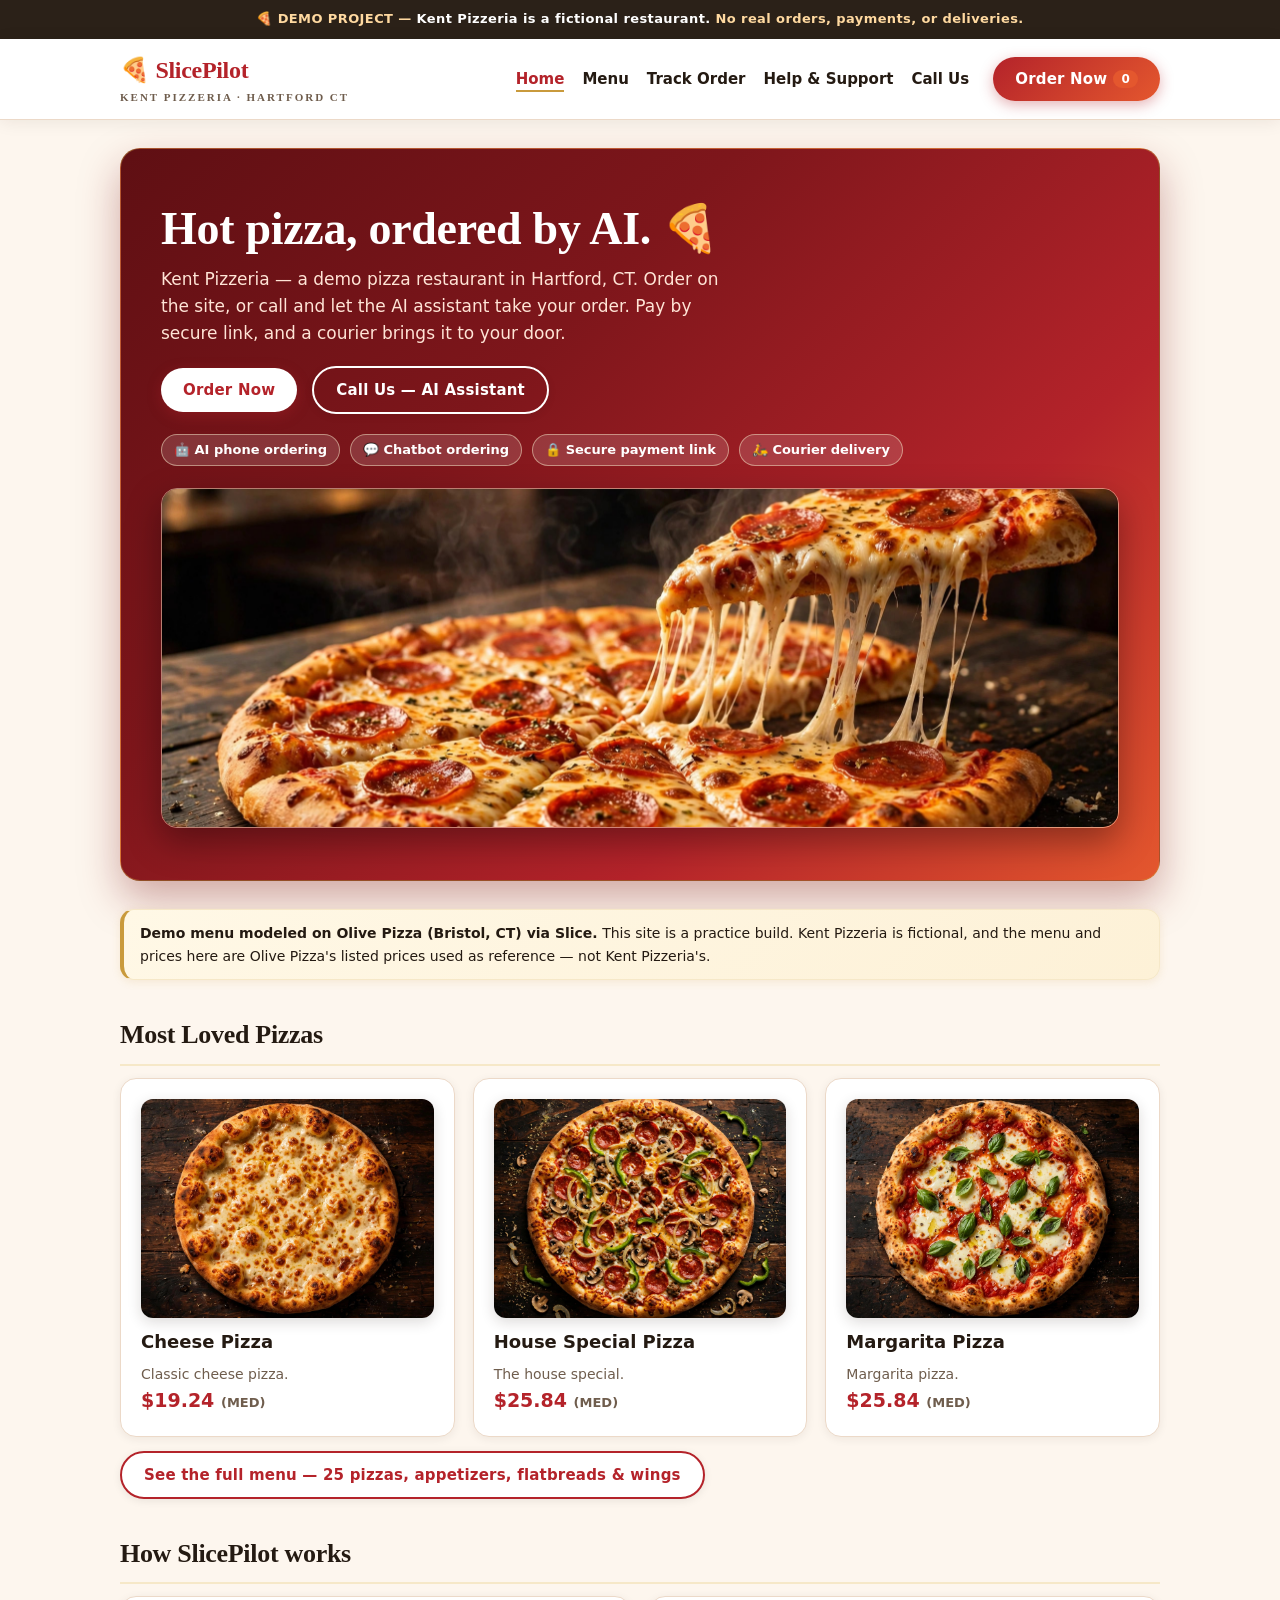
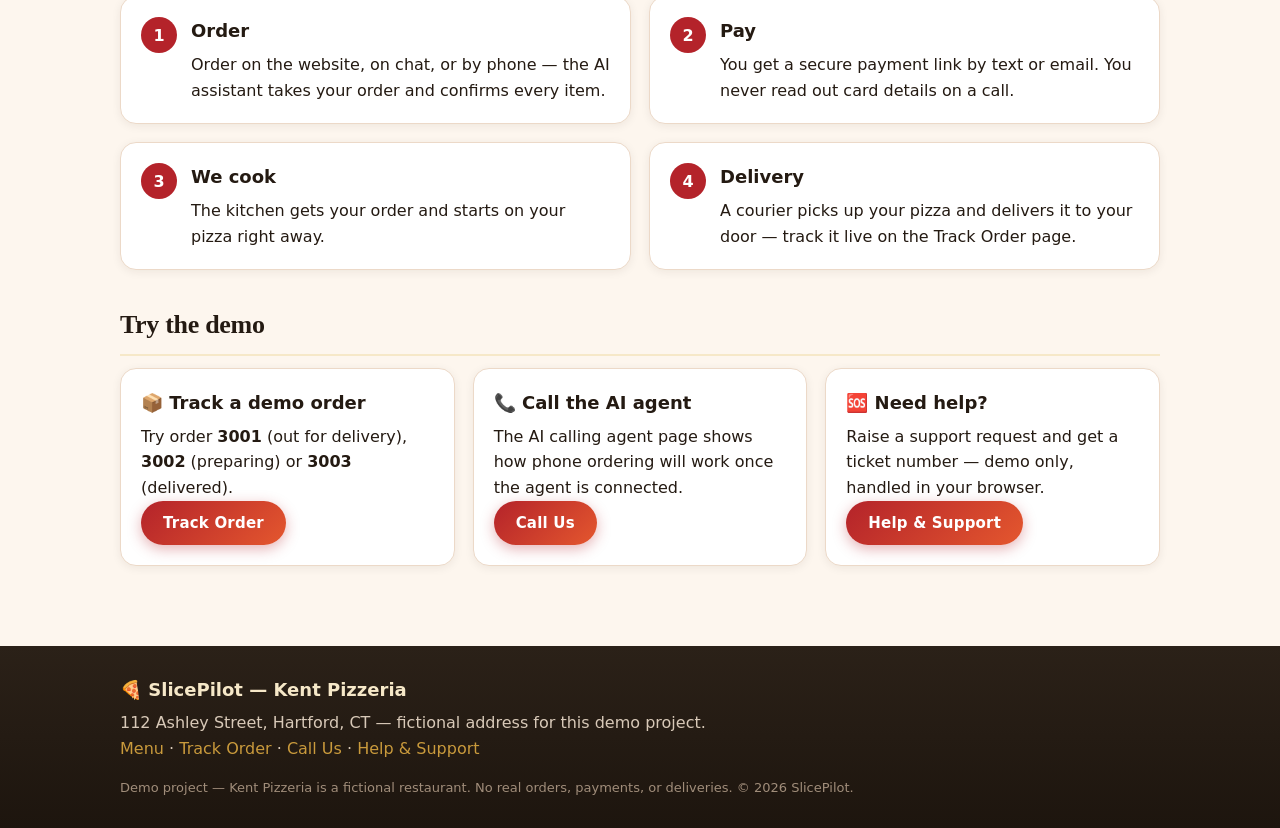
==== index.html @ 83c1e0ca "SlicePilot website: premium pizza site with Olive Pizza menu and HD photos - Home, menu, call, help," ====
<!DOCTYPE html>
<html lang="en">
<head>
<meta charset="UTF-8">
<meta name="viewport" content="width=device-width, initial-scale=1.0">
<title>SlicePilot — Kent Pizzeria | AI Pizza Delivery, Hartford CT (Demo)</title>
<link rel="stylesheet" href="style.css">
</head>
<body>
<div class="demo-banner">🍕 DEMO PROJECT — <span>Kent Pizzeria is a fictional restaurant.</span> No real orders, payments, or deliveries.</div>

<header>
  <nav class="nav">
    <a class="logo" href="index.html">🍕 SlicePilot<small>Kent Pizzeria · Hartford CT</small></a>
    <ul class="nav-links">
      <li><a href="index.html">Home</a></li>
      <li><a href="menu.html">Menu</a></li>
      <li><a href="track-order.html">Track Order</a></li>
      <li><a href="help.html">Help &amp; Support</a></li>
      <li><a href="call.html">Call Us</a></li>
    </ul>
    <a class="btn" href="menu.html">Order Now<span class="cart-badge" id="cartCount">0</span></a>
  </nav>
</header>

<main class="container">
  <section class="hero">
    <h1>Hot pizza, ordered by AI. 🍕</h1>
    <p>Kent Pizzeria — a demo pizza restaurant in Hartford, CT. Order on the site, or call and let the AI assistant take your order. Pay by secure link, and a courier brings it to your door.</p>
    <a class="btn" href="menu.html">Order Now</a>
    <a class="btn secondary" href="call.html">Call Us — AI Assistant</a>
    <div class="hero-badges">
      <span>🤖 AI phone ordering</span>
      <span>💬 Chatbot ordering</span>
      <span>🔒 Secure payment link</span>
      <span>🛵 Courier delivery</span>
    </div>
    <img class="hero-img" src="assets/hero-pizza.jpg" alt="Fresh pepperoni pizza with a melted cheese pull">
  </section>

  <div class="section-note">
    <strong>Demo menu modeled on Olive Pizza (Bristol, CT) via Slice.</strong> This site is a practice build. Kent Pizzeria is fictional, and the menu and prices here are Olive Pizza's listed prices used as reference — not Kent Pizzeria's.
  </div>

  <h2>Most Loved Pizzas</h2>
  <div class="grid cols-3">
    <div class="card">
      <img class="card-img" src="assets/pizza-cheese.jpg" alt="Cheese Pizza">
      <h3>Cheese Pizza</h3>
      <p class="menu-desc">Classic cheese pizza.</p>
      <span class="menu-price">$19.24 <small>(MED)</small></span>
    </div>
    <div class="card">
      <img class="card-img" src="assets/pizza-house-special.jpg" alt="House Special Pizza">
      <h3>House Special Pizza</h3>
      <p class="menu-desc">The house special.</p>
      <span class="menu-price">$25.84 <small>(MED)</small></span>
    </div>
    <div class="card">
      <img class="card-img" src="assets/pizza-margarita.jpg" alt="Margarita Pizza">
      <h3>Margarita Pizza</h3>
      <p class="menu-desc">Margarita pizza.</p>
      <span class="menu-price">$25.84 <small>(MED)</small></span>
    </div>
  </div>
  <p style="margin-top: 14px;"><a class="btn secondary" href="menu.html">See the full menu — 25 pizzas, appetizers, flatbreads &amp; wings</a></p>

  <h2>How SlicePilot works</h2>
  <div class="grid cols-2 steps">
    <div class="card step"><span class="step-num">1</span><div><h3>Order</h3><p>Order on the website, on chat, or by phone — the AI assistant takes your order and confirms every item.</p></div></div>
    <div class="card step"><span class="step-num">2</span><div><h3>Pay</h3><p>You get a secure payment link by text or email. You never read out card details on a call.</p></div></div>
    <div class="card step"><span class="step-num">3</span><div><h3>We cook</h3><p>The kitchen gets your order and starts on your pizza right away.</p></div></div>
    <div class="card step"><span class="step-num">4</span><div><h3>Delivery</h3><p>A courier picks up your pizza and delivers it to your door — track it live on the Track Order page.</p></div></div>
  </div>

  <h2>Try the demo</h2>
  <div class="grid cols-3">
    <div class="card">
      <h3>📦 Track a demo order</h3>
      <p>Try order <strong>3001</strong> (out for delivery), <strong>3002</strong> (preparing) or <strong>3003</strong> (delivered).</p>
      <p><a class="btn" href="track-order.html">Track Order</a></p>
    </div>
    <div class="card">
      <h3>📞 Call the AI agent</h3>
      <p>The AI calling agent page shows how phone ordering will work once the agent is connected.</p>
      <p><a class="btn" href="call.html">Call Us</a></p>
    </div>
    <div class="card">
      <h3>🆘 Need help?</h3>
      <p>Raise a support request and get a ticket number — demo only, handled in your browser.</p>
      <p><a class="btn" href="help.html">Help &amp; Support</a></p>
    </div>
  </div>
</main>

<footer>
  <div class="container">
    <h3>🍕 SlicePilot — Kent Pizzeria</h3>
    <p>112 Ashley Street, Hartford, CT — fictional address for this demo project.</p>
    <p><a href="menu.html">Menu</a> · <a href="track-order.html">Track Order</a> · <a href="call.html">Call Us</a> · <a href="help.html">Help &amp; Support</a></p>
    <p class="fineprint">Demo project — Kent Pizzeria is a fictional restaurant. No real orders, payments, or deliveries. © 2026 SlicePilot.</p>
  </div>
</footer>

<script src="menu.js"></script>
<script src="script.js"></script>
</body>
</html>
---- style.css ----
/* ==========================================
   SlicePilot — Kent Pizzeria (Demo)
   Shared styles — static site, no frameworks
   ========================================== */

:root {
    --red: #c1272d;
    --red-dark: #8f1b20;
    --tomato: #e4572e;
    --gold: #f4a259;
    --cream: #fff8f0;
    --paper: #ffffff;
    --ink: #2b2118;
    --muted: #7a6a5c;
    --line: #ecd9c8;
    --green: #2e7d32;
    --radius: 14px;
}

* { box-sizing: border-box; margin: 0; padding: 0; }

body {
    font-family: "Segoe UI", system-ui, -apple-system, Arial, sans-serif;
    background: var(--cream);
    color: var(--ink);
    line-height: 1.6;
}

a { color: var(--red); text-decoration: none; }
a:hover { text-decoration: underline; }

img { max-width: 100%; display: block; }

/* ---------- Demo banner (every page) ---------- */
.demo-banner {
    background: #2b2118;
    color: #ffd9a0;
    text-align: center;
    font-size: 13px;
    font-weight: 600;
    padding: 8px 14px;
    letter-spacing: 0.2px;
}
.demo-banner span { color: #fff; }

/* ---------- Header / nav ---------- */
header {
    background: var(--paper);
    border-bottom: 1px solid var(--line);
    position: sticky;
    top: 0;
    z-index: 50;
}
.nav {
    max-width: 1080px;
    margin: 0 auto;
    padding: 12px 20px;
    display: flex;
    align-items: center;
    gap: 24px;
    flex-wrap: wrap;
}
.logo {
    font-size: 24px;
    font-weight: 800;
    color: var(--red);
    letter-spacing: -0.5px;
}
.logo small {
    display: block;
    font-size: 11px;
    font-weight: 600;
    color: var(--muted);
    letter-spacing: 2px;
    text-transform: uppercase;
}
.nav-links {
    display: flex;
    gap: 18px;
    list-style: none;
    margin-left: auto;
    flex-wrap: wrap;
}
.nav-links a { color: var(--ink); font-weight: 600; font-size: 15px; }
.nav-links a.active { color: var(--red); }

.btn {
    display: inline-block;
    background: var(--red);
    color: #fff;
    border: none;
    border-radius: 999px;
    padding: 10px 22px;
    font-size: 15px;
    font-weight: 700;
    cursor: pointer;
    text-align: center;
}
.btn:hover { background: var(--red-dark); text-decoration: none; }
.btn.secondary {
    background: #fff;
    color: var(--red);
    border: 2px solid var(--red);
}
.btn.secondary:hover { background: #fdeceb; }
.btn.ghost {
    background: transparent;
    color: var(--ink);
    border: 2px solid var(--line);
}
.btn:disabled {
    background: #cbb9a8;
    cursor: not-allowed;
}
.cart-badge {
    background: var(--tomato);
    color: #fff;
    border-radius: 999px;
    font-size: 12px;
    padding: 2px 8px;
    margin-left: 6px;
    vertical-align: middle;
}

/* ---------- Layout ---------- */
.container { max-width: 1080px; margin: 0 auto; padding: 28px 20px 60px; }
h1 { font-size: 34px; line-height: 1.2; margin-bottom: 10px; }
h2 { font-size: 24px; margin: 34px 0 12px; }
h3 { font-size: 18px; margin-bottom: 6px; }
.lead { font-size: 17px; color: var(--muted); max-width: 640px; }
.section-note {
    background: #fff3e0;
    border: 1px solid #ffd9a0;
    border-radius: var(--radius);
    padding: 12px 16px;
    font-size: 14px;
    margin: 16px 0;
}
.card {
    background: var(--paper);
    border: 1px solid var(--line);
    border-radius: var(--radius);
    padding: 20px;
}
.grid { display: grid; gap: 18px; }
.grid.cols-3 { grid-template-columns: repeat(3, 1fr); }
.grid.cols-2 { grid-template-columns: repeat(2, 1fr); }
@media (max-width: 720px) {
    .grid.cols-3, .grid.cols-2 { grid-template-columns: 1fr; }
    h1 { font-size: 27px; }
}

/* ---------- Hero (home) ---------- */
.hero {
    background: linear-gradient(135deg, var(--red-dark), var(--red) 55%, var(--tomato));
    color: #fff;
    border-radius: 20px;
    padding: 44px 34px;
    margin-bottom: 28px;
}
.hero h1 { color: #fff; font-size: 40px; }
.hero p { color: #ffe4d6; max-width: 560px; font-size: 17px; }
.hero .btn { background: #fff; color: var(--red); margin-top: 18px; }
.hero .btn.secondary {
    background: transparent;
    color: #fff;
    border-color: #fff;
    margin-left: 10px;
}
.hero-badges { margin-top: 20px; display: flex; gap: 10px; flex-wrap: wrap; }
.hero-badges span {
    background: rgba(255, 255, 255, 0.16);
    border: 1px solid rgba(255, 255, 255, 0.35);
    border-radius: 999px;
    padding: 5px 12px;
    font-size: 13px;
    font-weight: 600;
}

.steps { counter-reset: step; }
.step { display: flex; gap: 14px; align-items: flex-start; }
.step-num {
    flex: 0 0 36px;
    height: 36px;
    border-radius: 50%;
    background: var(--red);
    color: #fff;
    font-weight: 800;
    display: flex;
    align-items: center;
    justify-content: center;
}

/* ---------- Menu ---------- */
.filters { display: flex; gap: 10px; flex-wrap: wrap; margin: 18px 0; align-items: center; }
.filter-btn {
    border: 2px solid var(--line);
    background: #fff;
    border-radius: 999px;
    padding: 7px 16px;
    font-weight: 700;
    cursor: pointer;
    font-size: 14px;
}
.filter-btn.active { background: var(--red); border-color: var(--red); color: #fff; }
.search-box {
    margin-left: auto;
    padding: 9px 14px;
    border: 2px solid var(--line);
    border-radius: 999px;
    font-size: 14px;
    min-width: 210px;
}
.menu-grid {
    display: grid;
    grid-template-columns: repeat(3, 1fr);
    gap: 18px;
}
@media (max-width: 860px) { .menu-grid { grid-template-columns: repeat(2, 1fr); } }
@media (max-width: 560px) { .menu-grid { grid-template-columns: 1fr; } }
.menu-card {
    background: var(--paper);
    border: 1px solid var(--line);
    border-radius: var(--radius);
    padding: 18px;
    display: flex;
    flex-direction: column;
    gap: 6px;
}
.menu-card.unavailable { opacity: 0.65; background: #faf5f0; }
.menu-emoji { font-size: 40px; }
.menu-card h3 { margin: 0; }
.menu-cat {
    font-size: 12px;
    font-weight: 700;
    letter-spacing: 1px;
    text-transform: uppercase;
    color: var(--tomato);
}
.menu-price { font-size: 19px; font-weight: 800; color: var(--red); }
.menu-desc { font-size: 14px; color: var(--muted); flex: 1; }
.menu-card .btn { margin-top: 8px; width: 100%; }
.badge-unavailable {
    display: inline-block;
    background: #eee;
    color: #666;
    border-radius: 999px;
    padding: 3px 10px;
    font-size: 12px;
    font-weight: 700;
}

/* ---------- Cart panel ---------- */
.cart-panel {
    position: fixed;
    right: 18px;
    bottom: 18px;
    background: var(--paper);
    border: 1px solid var(--line);
    border-radius: var(--radius);
    box-shadow: 0 8px 30px rgba(0, 0, 0, 0.18);
    padding: 16px;
    width: 300px;
    max-width: calc(100vw - 36px);
    z-index: 80;
}
.cart-panel h3 { margin-bottom: 8px; }
.cart-line {
    display: flex;
    justify-content: space-between;
    gap: 10px;
    font-size: 14px;
    padding: 5px 0;
    border-bottom: 1px dashed var(--line);
}
.cart-total { font-weight: 800; display: flex; justify-content: space-between; padding-top: 8px; }
.cart-panel .btn { width: 100%; margin-top: 10px; }
.cart-empty { color: var(--muted); font-size: 14px; }
.qty-btn {
    border: 1px solid var(--line);
    background: #fff;
    border-radius: 6px;
    width: 24px;
    height: 24px;
    cursor: pointer;
    font-weight: 800;
}

/* ---------- Forms ---------- */
.form label { display: block; font-weight: 700; font-size: 14px; margin: 14px 0 4px; }
.form input, .form select, .form textarea {
    width: 100%;
    padding: 11px 13px;
    border: 2px solid var(--line);
    border-radius: 10px;
    font-size: 15px;
    font-family: inherit;
    background: #fff;
}
.form input:focus, .form select:focus, .form textarea:focus {
    outline: none;
    border-color: var(--red);
}
.form .hint { font-size: 13px; color: var(--muted); margin-top: 3px; }
.success-box {
    background: #e8f5e9;
    border: 1px solid #a5d6a7;
    border-radius: var(--radius);
    padding: 20px;
    margin-top: 18px;
}
.success-box .ticket {
    font-size: 26px;
    font-weight: 800;
    color: var(--green);
    letter-spacing: 1px;
}
.hidden { display: none; }

/* ---------- Track order ---------- */
.timeline { display: flex; gap: 0; margin: 22px 0; flex-wrap: wrap; }
.timeline-step {
    flex: 1;
    min-width: 120px;
    text-align: center;
    padding: 12px 6px;
    border-top: 4px solid var(--line);
    font-size: 13px;
    font-weight: 600;
    color: var(--muted);
}
.timeline-step.done { border-color: var(--green); color: var(--green); }
.timeline-step.current { border-color: var(--tomato); color: var(--tomato); }
.order-summary { font-size: 16px; }
.order-summary strong { color: var(--red); }
.error-box {
    background: #fdeceb;
    border: 1px solid #f5b5b0;
    border-radius: var(--radius);
    padding: 20px;
    margin-top: 18px;
}

/* ---------- Footer ---------- */
footer {
    background: #2b2118;
    color: #d8c9b8;
    margin-top: 20px;
}
footer .container { padding: 30px 20px; }
footer h3 { color: #fff; }
footer a { color: var(--gold); }
footer .fineprint { font-size: 13px; color: #a08d7a; margin-top: 16px; }

/* ---------- Pizza size selector ---------- */
.size-row { display: flex; gap: 6px; flex-wrap: wrap; margin: 4px 0 2px; }
.size-btn {
    border: 2px solid var(--line);
    background: #fff;
    border-radius: 8px;
    padding: 4px 10px;
    font-weight: 700;
    font-size: 13px;
    cursor: pointer;
    color: var(--ink);
}
.size-btn.active { background: var(--red); border-color: var(--red); color: #fff; }
.menu-price small { font-size: 13px; font-weight: 700; color: var(--muted); }

/* ==========================================
   PREMIUM POLISH — top-notch, professional
   (overrides above; self-contained, no
   external fonts or dependencies)
   ========================================== */

/* Richer premium palette + refined type */
:root {
    --red: #b4232a;
    --red-dark: #7e161b;
    --tomato: #e4572e;
    --gold: #c99a3c;
    --gold-soft: #f6e8c8;
    --cream: #fdf6ee;
    --ink: #241a12;
    --muted: #6f5d4d;
}
body { font-family: "Segoe UI", system-ui, -apple-system, "Helvetica Neue", Arial, sans-serif; }
h1, h2, .logo {
    font-family: Georgia, "Times New Roman", serif;
    letter-spacing: -0.3px;
}
h1 { font-size: 38px; }
h2 { font-size: 26px; border-bottom: 2px solid var(--gold-soft); padding-bottom: 8px; }
h3 { font-size: 18px; }

/* Smooth motion everywhere */
a, button, .menu-card, .card, .filter-btn, .size-btn {
    transition: all 0.2s ease-in-out;
}

/* Buttons: gradient, shadow, lift on hover */
.btn {
    background: linear-gradient(135deg, var(--red), var(--tomato));
    box-shadow: 0 4px 14px rgba(180, 35, 42, 0.35);
    letter-spacing: 0.2px;
}
.btn:hover {
    background: linear-gradient(135deg, var(--red-dark), var(--red));
    transform: translateY(-1px);
    box-shadow: 0 8px 20px rgba(180, 35, 42, 0.4);
}
.btn.secondary { background: #fff; box-shadow: 0 2px 8px rgba(0, 0, 0, 0.08); }
.btn.secondary:hover { background: #fdf1ec; }
.btn.ghost:hover { border-color: var(--gold); color: var(--red); }

/* Sticky nav: soft shadow + gold underline accent */
header { box-shadow: 0 2px 16px rgba(36, 26, 18, 0.08); }
.nav-links a:hover { color: var(--red); }
.nav-links a.active { color: var(--red); border-bottom: 2px solid var(--gold); padding-bottom: 2px; }

/* Hero: deeper gradient, gold trim, bigger presence */
.hero {
    background: linear-gradient(135deg, #5f0f13 0%, var(--red-dark) 35%, var(--red) 70%, var(--tomato) 100%);
    box-shadow: 0 18px 40px rgba(126, 22, 27, 0.35);
    border: 1px solid rgba(201, 154, 60, 0.45);
    padding: 52px 40px;
}
.hero h1 { font-size: 46px; }
.hero-badges span { background: rgba(255, 255, 255, 0.14); border-color: rgba(246, 232, 200, 0.5); }

/* Cards: soft shadow, hover lift, gold top accent */
.card, .menu-card {
    box-shadow: 0 2px 10px rgba(36, 26, 18, 0.07);
    border-radius: 16px;
}
.card:hover, .menu-card:hover {
    box-shadow: 0 12px 28px rgba(36, 26, 18, 0.14);
    transform: translateY(-3px);
    border-color: var(--gold-soft);
}
.menu-card.unavailable:hover { transform: none; box-shadow: 0 2px 10px rgba(36, 26, 18, 0.07); }
.menu-card .btn { box-shadow: 0 3px 10px rgba(180, 35, 42, 0.28); }
.menu-emoji { filter: drop-shadow(0 3px 4px rgba(0, 0, 0, 0.12)); }
.menu-cat { color: var(--gold); letter-spacing: 1.5px; }

/* Filters + size pills: crisper, premium */
.filter-btn { box-shadow: 0 1px 4px rgba(0, 0, 0, 0.05); }
.filter-btn:hover { border-color: var(--gold); color: var(--red); }
.filter-btn.active { box-shadow: 0 3px 10px rgba(180, 35, 42, 0.3); }
.size-btn:hover { border-color: var(--gold); color: var(--red); }
.size-btn.active { box-shadow: 0 2px 8px rgba(180, 35, 42, 0.3); }

/* Section note: warm gold treatment */
.section-note {
    background: linear-gradient(135deg, #fff8e6, #fdf1d7);
    border: 1px solid var(--gold-soft);
    border-left: 4px solid var(--gold);
    box-shadow: 0 2px 8px rgba(201, 154, 60, 0.15);
}

/* Demo banner: refined */
.demo-banner { letter-spacing: 0.4px; padding: 9px 14px; }

/* Cart panel: premium floating card */
.cart-panel {
    box-shadow: 0 16px 40px rgba(36, 26, 18, 0.22);
    border-radius: 18px;
    border: 1px solid var(--gold-soft);
}
.cart-total { border-top: 2px solid var(--gold-soft); margin-top: 6px; }

/* Forms: softer focus ring */
.form input:focus, .form select:focus, .form textarea:focus {
    border-color: var(--red);
    box-shadow: 0 0 0 3px rgba(180, 35, 42, 0.12);
}

/* Track-order timeline: gold current step */
.timeline-step.current { border-color: var(--gold); color: #8a6d1f; }

/* ---------- Menu photos (premium) ---------- */
.menu-img {
    width: 100%;
    aspect-ratio: 4 / 3;
    object-fit: cover;
    border-radius: 12px;
    margin: -6px 0 8px;
    box-shadow: 0 4px 14px rgba(36, 26, 18, 0.16);
}
.menu-card.unavailable .menu-img { filter: grayscale(0.6) brightness(0.92); }
.card-img {
    width: 100%;
    aspect-ratio: 4 / 3;
    object-fit: cover;
    border-radius: 12px;
    margin-bottom: 10px;
    box-shadow: 0 4px 14px rgba(36, 26, 18, 0.16);
}
.hero-img {
    width: 100%;
    max-height: 340px;
    object-fit: cover;
    border-radius: 16px;
    margin-top: 22px;
    border: 1px solid rgba(246, 232, 200, 0.5);
    box-shadow: 0 14px 34px rgba(0, 0, 0, 0.35);
}

/* Footer: richer, gold headings */
footer { background: linear-gradient(180deg, #2b2118, #1d150e); }
footer h3 { color: var(--gold-soft); }
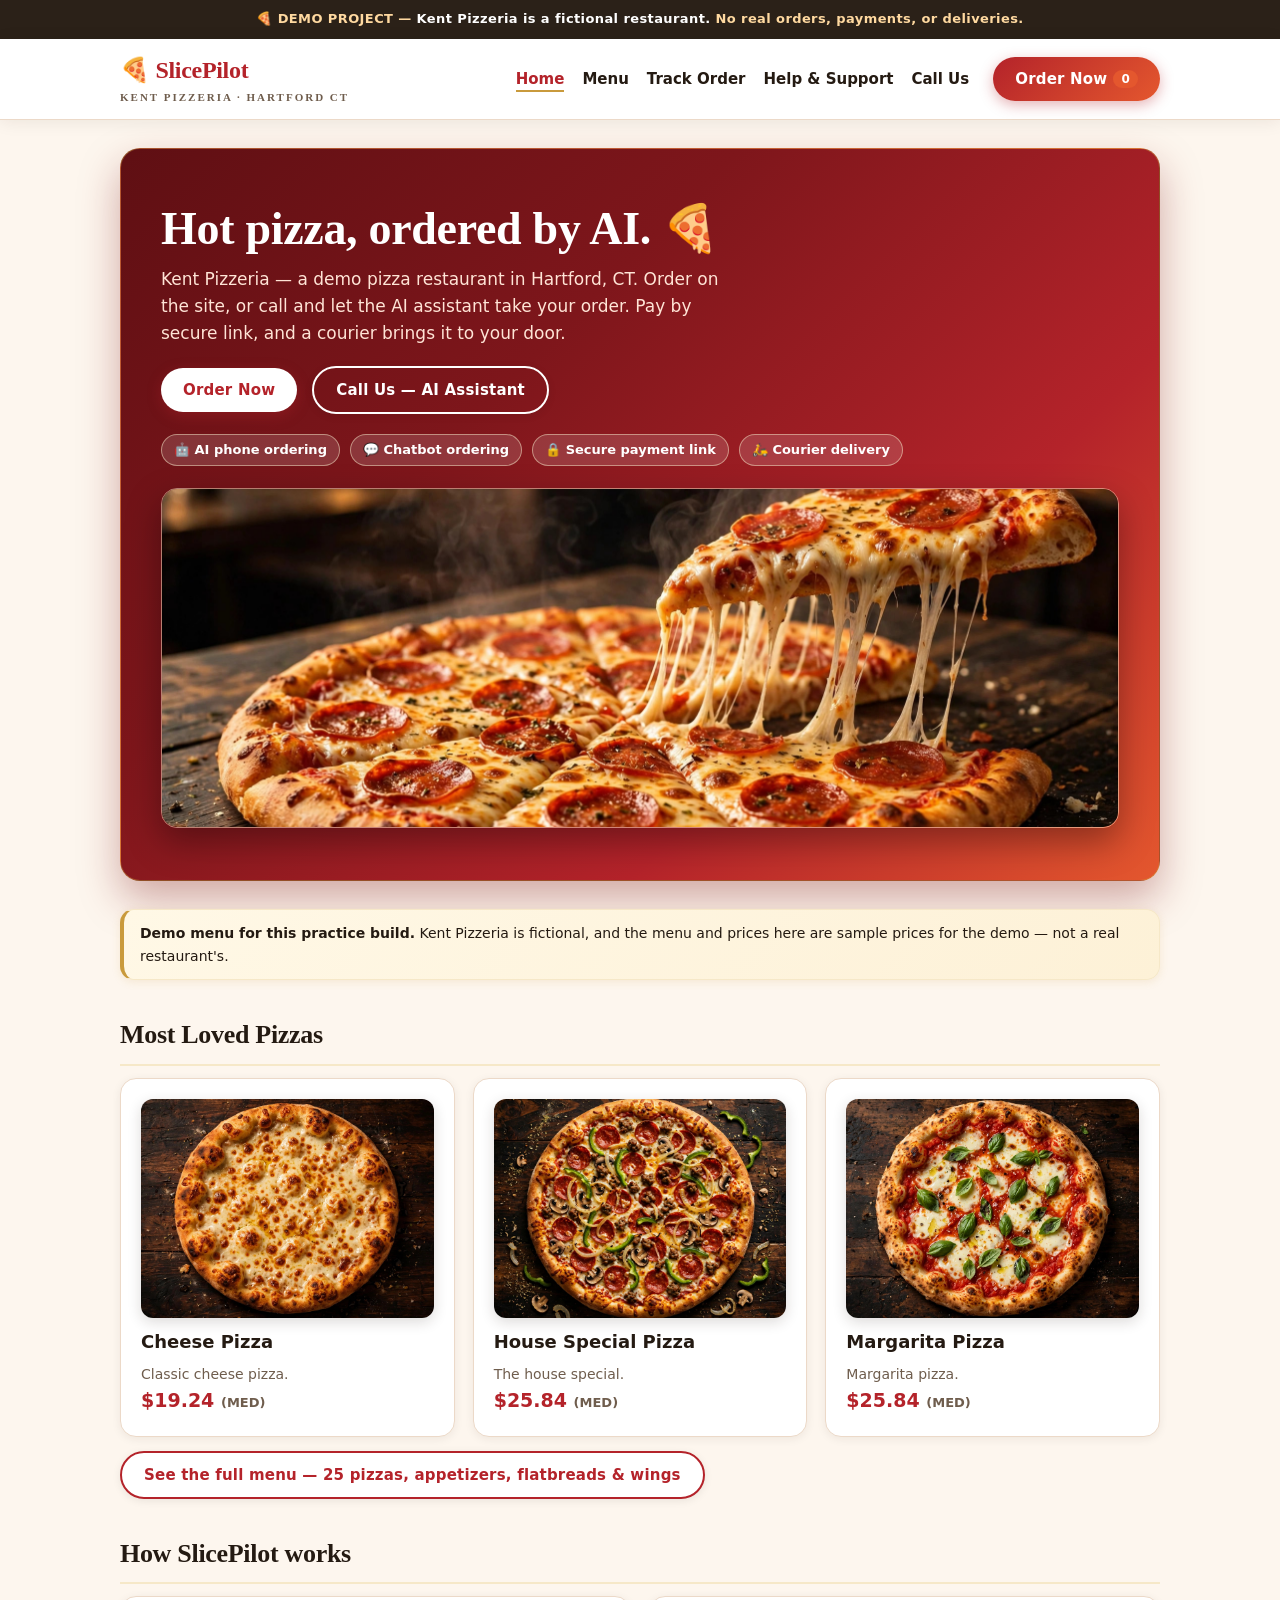
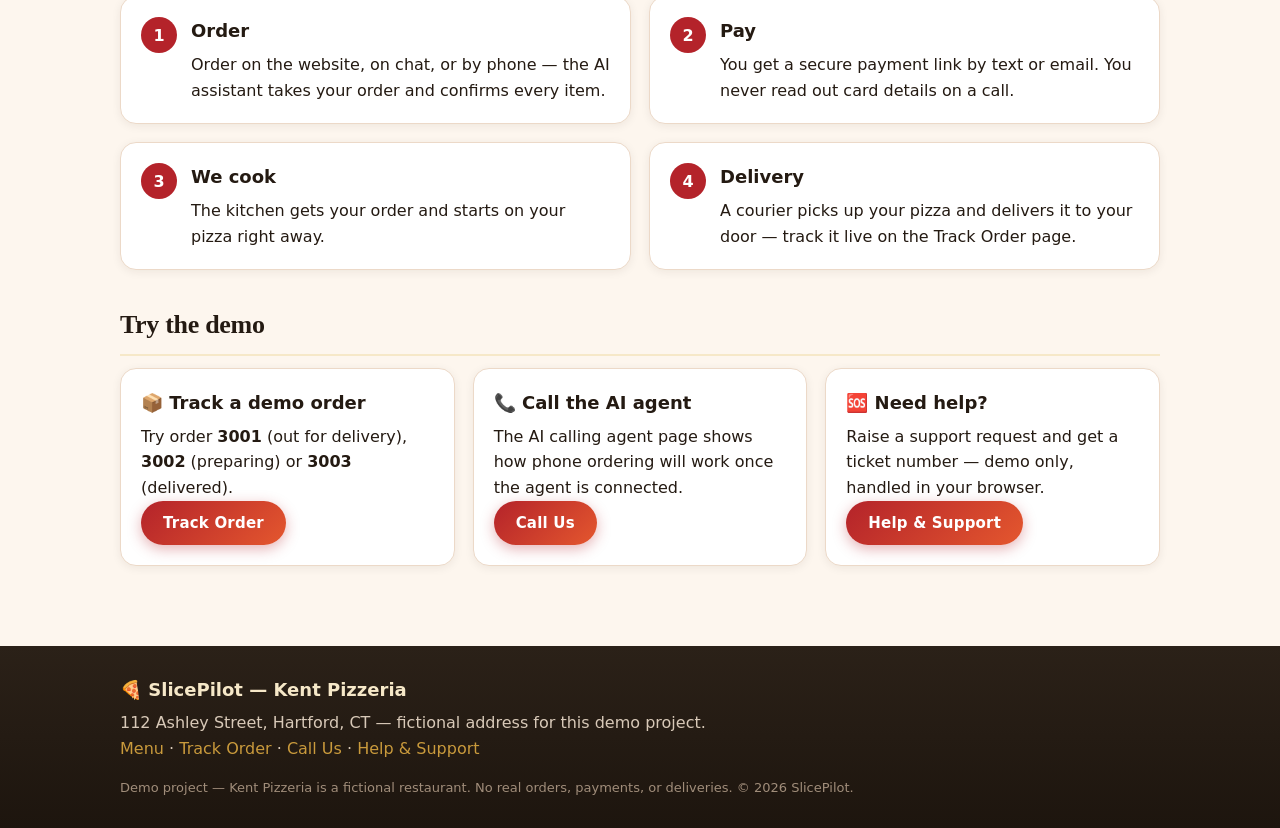
==== commit e2c37b47: "Remove Olive Pizza mentions" ====
--- a/index.html
+++ b/index.html
@@ -39,7 +39,7 @@
   </section>
 
   <div class="section-note">
-    <strong>Demo menu modeled on Olive Pizza (Bristol, CT) via Slice.</strong> This site is a practice build. Kent Pizzeria is fictional, and the menu and prices here are Olive Pizza's listed prices used as reference — not Kent Pizzeria's.
+    <strong>Demo menu for this practice build.</strong> Kent Pizzeria is fictional, and the menu and prices here are sample prices for the demo — not a real restaurant's.
   </div>
 
   <h2>Most Loved Pizzas</h2>
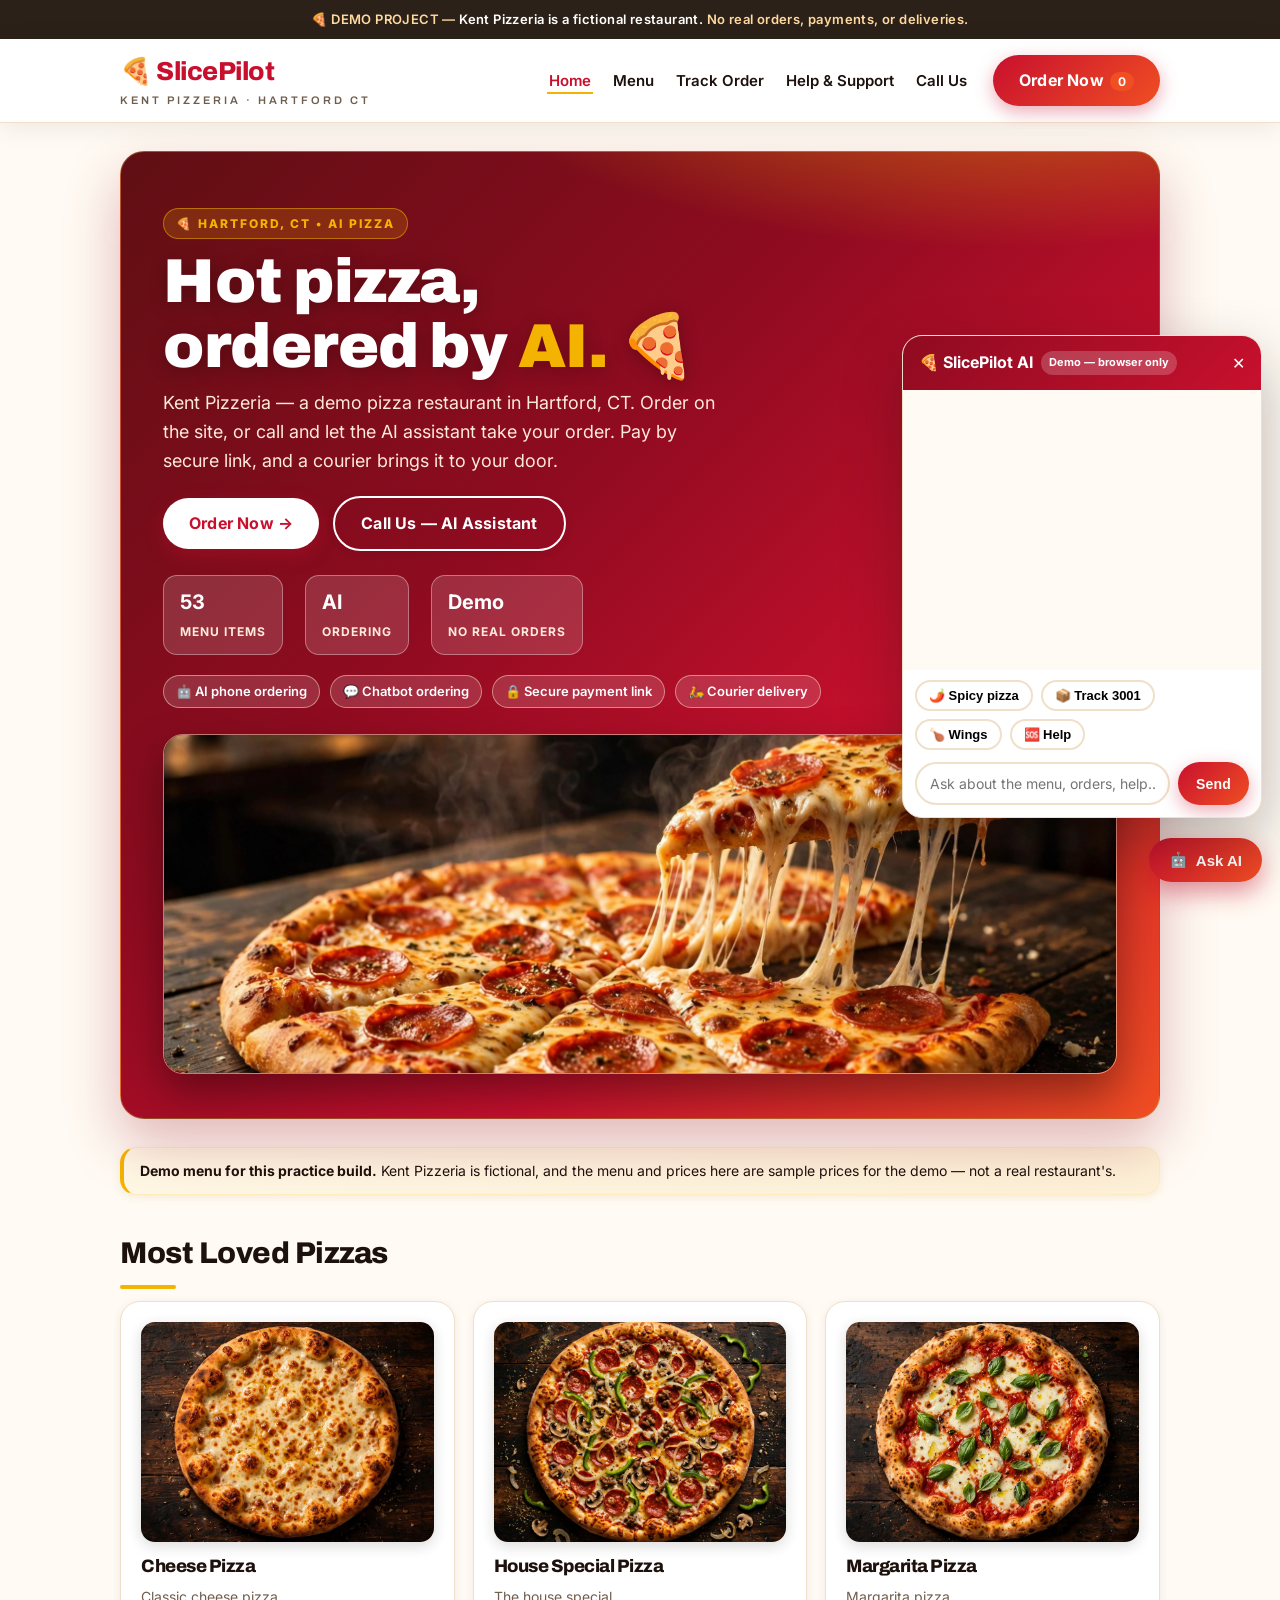
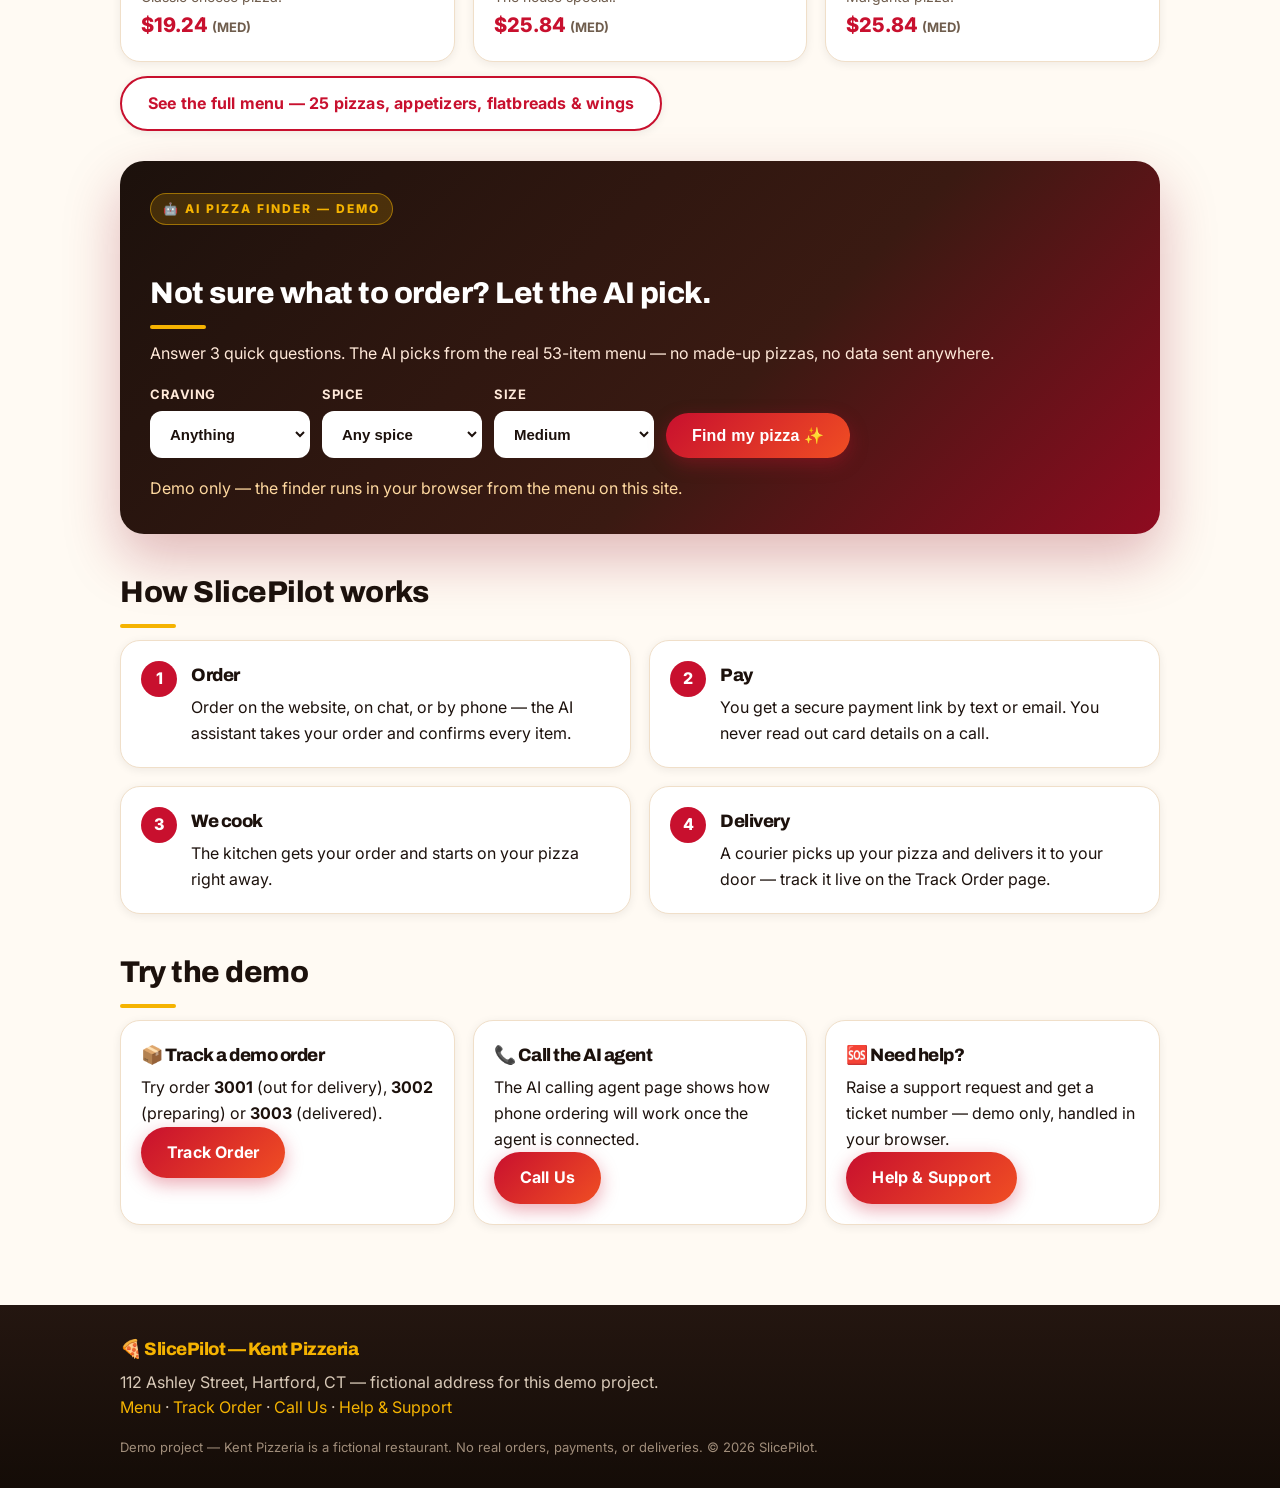
==== commit f0871ba5: "Homepage premium upgrade: new hero, AI Pizza Finder, AI chat widget" ====
--- a/index.html
+++ b/index.html
@@ -4,6 +4,9 @@
 <meta charset="UTF-8">
 <meta name="viewport" content="width=device-width, initial-scale=1.0">
 <title>SlicePilot — Kent Pizzeria | AI Pizza Delivery, Hartford CT (Demo)</title>
+<link rel="preconnect" href="https://fonts.googleapis.com">
+<link rel="preconnect" href="https://fonts.gstatic.com" crossorigin>
+<link href="https://fonts.googleapis.com/css2?family=Archivo:wght@700;800;900&family=Inter:wght@400;500;600;700;800&display=swap" rel="stylesheet">
 <link rel="stylesheet" href="style.css">
 </head>
 <body>
@@ -25,10 +28,16 @@
 
 <main class="container">
   <section class="hero">
-    <h1>Hot pizza, ordered by AI. 🍕</h1>
+    <span class="eyebrow" style="background: rgba(245,179,1,0.18); color: #f5b301; border-color: rgba(245,179,1,0.5);">🍕 Hartford, CT • AI Pizza</span>
+    <h1>Hot pizza,<br>ordered by <span class="gold-word">AI.</span> 🍕</h1>
     <p>Kent Pizzeria — a demo pizza restaurant in Hartford, CT. Order on the site, or call and let the AI assistant take your order. Pay by secure link, and a courier brings it to your door.</p>
-    <a class="btn" href="menu.html">Order Now</a>
+    <a class="btn" href="menu.html">Order Now →</a>
     <a class="btn secondary" href="call.html">Call Us — AI Assistant</a>
+    <div class="hero-stats">
+      <div><strong>53</strong><span>Menu items</span></div>
+      <div><strong>AI</strong><span>Ordering</span></div>
+      <div><strong>Demo</strong><span>No real orders</span></div>
+    </div>
     <div class="hero-badges">
       <span>🤖 AI phone ordering</span>
       <span>💬 Chatbot ordering</span>
@@ -64,6 +73,42 @@
     </div>
   </div>
   <p style="margin-top: 14px;"><a class="btn secondary" href="menu.html">See the full menu — 25 pizzas, appetizers, flatbreads &amp; wings</a></p>
+
+  <section class="finder" id="ai-finder">
+    <span class="eyebrow">🤖 AI Pizza Finder — Demo</span>
+    <h2>Not sure what to order? Let the AI pick.</h2>
+    <p>Answer 3 quick questions. The AI picks from the real 53-item menu — no made-up pizzas, no data sent anywhere.</p>
+    <div class="finder-controls">
+      <label>Craving
+        <select id="finderCraving">
+          <option value="any">Anything</option>
+          <option value="meaty">Meaty</option>
+          <option value="veggie">Veggie</option>
+          <option value="cheesy">Extra cheesy</option>
+          <option value="spicy">Spicy</option>
+        </select>
+      </label>
+      <label>Spice
+        <select id="finderSpice">
+          <option value="any">Any spice</option>
+          <option value="mild">Mild</option>
+          <option value="medium">Medium</option>
+          <option value="hot">Hot</option>
+        </select>
+      </label>
+      <label>Size
+        <select id="finderSize">
+          <option value="MED">Medium</option>
+          <option value="SM">Small</option>
+          <option value="LG">Large</option>
+          <option value="XL">Extra Large</option>
+        </select>
+      </label>
+      <button class="btn" id="finderBtn" type="button">Find my pizza ✨</button>
+    </div>
+    <div id="finderResults" class="grid cols-3 finder-results" style="margin-top: 18px;"></div>
+    <p class="hint">Demo only — the finder runs in your browser from the menu on this site.</p>
+  </section>
 
   <h2>How SlicePilot works</h2>
   <div class="grid cols-2 steps">
@@ -102,7 +147,23 @@
   </div>
 </footer>
 
+<div class="ai-chat" id="aiChat">
+  <button class="ai-chat-btn" id="aiChatBtn" type="button" aria-label="Chat with the AI assistant">🤖 <span>Ask AI</span></button>
+  <div class="ai-chat-panel hidden" id="aiChatPanel">
+    <div class="ai-chat-head"><strong>🍕 SlicePilot AI</strong><span>Demo — browser only</span><button id="aiChatClose" type="button" aria-label="Close chat">✕</button></div>
+    <div class="ai-chat-body" id="aiChatBody"></div>
+    <div class="ai-chat-chips">
+      <button type="button" data-q="Find me a spicy pizza">🌶️ Spicy pizza</button>
+      <button type="button" data-q="Track order 3001">📦 Track 3001</button>
+      <button type="button" data-q="What wings do you have?">🍗 Wings</button>
+      <button type="button" data-q="Help">🆘 Help</button>
+    </div>
+    <form class="ai-chat-form" id="aiChatForm"><input id="aiChatInput" type="text" placeholder="Ask about the menu, orders, help…" autocomplete="off"><button class="btn" type="submit">Send</button></form>
+  </div>
+</div>
+
 <script src="menu.js"></script>
 <script src="script.js"></script>
+<script src="ai-assistant.js"></script>
 </body>
 </html>
--- a/style.css
+++ b/style.css
@@ -509,3 +509,136 @@
 /* Footer: richer, gold headings */
 footer { background: linear-gradient(180deg, #2b2118, #1d150e); }
 footer h3 { color: var(--gold-soft); }
+
+/* ==========================================
+   LITTLE PREMIUM LIFT — 8 Nov 2026
+   Small polish only, no layout changes.
+   ========================================== */
+html { scroll-behavior: smooth; }
+::selection { background: var(--gold-soft); color: var(--ink); }
+.container > h1 { border-bottom: 3px solid var(--gold-soft); padding-bottom: 10px; }
+.btn:active { transform: translateY(0) scale(0.98); box-shadow: 0 2px 8px rgba(180, 35, 42, 0.3); }
+.card-img, .menu-img { transition: transform 0.3s ease, box-shadow 0.3s ease; }
+.card:hover .card-img, .menu-card:hover .menu-img { transform: scale(1.02); box-shadow: 0 8px 20px rgba(36, 26, 18, 0.2); }
+/* Payment / delivery choices: clear selected state */
+.choice { transition: border-color 0.2s ease, background 0.2s ease, box-shadow 0.2s ease; }
+.choice:has(input:checked) { border-color: var(--red); background: #fdf1ec; box-shadow: 0 4px 14px rgba(180, 35, 42, 0.15); }
+.choice:has(input:focus-visible) { outline: 3px solid rgba(180, 35, 42, 0.2); outline-offset: 2px; }
+.demo-total span:last-child { color: var(--red); font-size: 17px; }
+
+/* ==========================================
+   TOP-NOTCH PREMIUM UPGRADE — 8 Nov 2026
+   American pizza-brand look + AI features.
+   CSS only, no layout or JS logic changed.
+   ========================================== */
+
+/* Richer American-brand palette */
+:root {
+    --red: #c8102e;
+    --red-dark: #8f0b20;
+    --tomato: #f04e23;
+    --gold: #f5b301;
+    --gold-soft: #fdeec2;
+    --cream: #fffaf3;
+    --paper: #ffffff;
+    --ink: #1c110c;
+    --muted: #6f5d4d;
+    --line: #f0dfc9;
+    --green: #1e7d32;
+    --radius: 18px;
+    --shadow-sm: 0 2px 10px rgba(28, 17, 12, 0.07);
+    --shadow-md: 0 12px 30px rgba(28, 17, 12, 0.14);
+    --shadow-lg: 0 24px 55px rgba(143, 11, 32, 0.28);
+}
+
+body { font-family: "Inter", "Segoe UI", system-ui, -apple-system, Arial, sans-serif; background: var(--cream); }
+h1, h2, h3, .logo { font-family: "Archivo", "Inter", "Segoe UI", system-ui, sans-serif; letter-spacing: -0.5px; }
+h1 { font-size: clamp(34px, 5vw, 52px); font-weight: 900; line-height: 1.05; }
+h2 { font-size: clamp(24px, 3vw, 30px); font-weight: 800; border-bottom: none; padding-bottom: 0; }
+h2::after { content: ""; display: block; width: 56px; height: 4px; background: var(--gold); border-radius: 999px; margin-top: 8px; }
+h3 { font-weight: 800; }
+
+/* Eyebrow label used across the site */
+.eyebrow { display: inline-block; font-size: 12px; font-weight: 800; letter-spacing: 2px; text-transform: uppercase; color: var(--red); background: #fdeceb; border: 1px solid #f6c9c9; border-radius: 999px; padding: 5px 12px; margin-bottom: 10px; }
+
+/* Header: cleaner, stronger */
+header { box-shadow: 0 4px 24px rgba(28, 17, 12, 0.08); backdrop-filter: blur(6px); }
+.logo { font-size: 26px; }
+.logo small { letter-spacing: 3px; }
+.nav-links a { font-size: 15px; padding: 6px 2px; }
+.nav-links a:hover { color: var(--red); text-decoration: none; }
+
+/* Buttons: bigger, bolder, American-app feel */
+.btn { padding: 13px 26px; font-size: 16px; border-radius: 999px; box-shadow: 0 6px 18px rgba(200, 16, 46, 0.35); }
+.btn:hover { transform: translateY(-2px); box-shadow: 0 12px 26px rgba(200, 16, 46, 0.42); }
+.btn.secondary { box-shadow: var(--shadow-sm); }
+.btn:active { transform: translateY(0) scale(0.98); }
+
+/* Hero: premium split look, gold glow */
+.hero { background: radial-gradient(900px 320px at 85% -10%, rgba(245, 179, 1, 0.55), transparent 60%), linear-gradient(135deg, #5f0f13 0%, #8f0b20 38%, var(--red) 68%, var(--tomato) 100%); padding: 56px 42px 44px; border-radius: 24px; box-shadow: var(--shadow-lg); overflow: hidden; animation: heroIn 0.6s ease both; }
+@keyframes heroIn { from { opacity: 0; transform: translateY(10px); } to { opacity: 1; transform: translateY(0); } }
+.hero h1 { font-size: clamp(40px, 6vw, 62px); text-shadow: 0 3px 18px rgba(0, 0, 0, 0.25); }
+.hero h1 .gold-word { color: var(--gold); }
+.hero p { font-size: 18px; color: #ffe9d9; }
+.hero .btn { margin-top: 20px; }
+.hero-stats { display: flex; gap: 22px; flex-wrap: wrap; margin-top: 24px; }
+.hero-stats div { background: rgba(255, 255, 255, 0.14); border: 1px solid rgba(255, 255, 255, 0.35); border-radius: 14px; padding: 10px 16px; }
+.hero-stats strong { display: block; font-size: 20px; color: #fff; }
+.hero-stats span { font-size: 12px; font-weight: 700; letter-spacing: 1px; text-transform: uppercase; color: #ffe9d9; }
+.hero-img { border-radius: 20px; margin-top: 26px; box-shadow: 0 20px 44px rgba(0, 0, 0, 0.4); }
+
+/* Cards: premium, soft, image-forward */
+.card, .menu-card { border-radius: 20px; box-shadow: var(--shadow-sm); overflow: hidden; }
+.card:hover, .menu-card:hover { box-shadow: var(--shadow-md); transform: translateY(-4px); }
+.card-img, .menu-img { border-radius: 14px; }
+.menu-price { font-size: 20px; }
+.menu-card h3 { font-size: 18px; }
+
+/* Section note: softer, premium */
+.section-note { border-radius: 16px; }
+
+/* ---------- AI Pizza Finder ---------- */
+.finder { background: linear-gradient(135deg, #1c110c, #3a1a12 60%, #8f0b20); color: #fff; border-radius: 24px; padding: 32px 30px; margin: 30px 0; box-shadow: var(--shadow-lg); }
+.finder h2 { color: #fff; }
+.finder h2::after { background: var(--gold); }
+.finder p { color: #ffe9d9; }
+.finder .eyebrow { background: rgba(245, 179, 1, 0.18); color: var(--gold); border-color: rgba(245, 179, 1, 0.5); }
+.finder-controls { display: flex; gap: 12px; flex-wrap: wrap; align-items: end; margin-top: 18px; }
+.finder-controls label { display: flex; flex-direction: column; gap: 6px; font-size: 13px; font-weight: 700; letter-spacing: 0.5px; text-transform: uppercase; color: #ffe9d9; }
+.finder-controls select { padding: 12px 14px; border-radius: 12px; border: 2px solid rgba(255, 255, 255, 0.35); background: #fff; color: var(--ink); font-size: 15px; font-weight: 600; min-width: 160px; }
+.finder-results .card { background: #fff; color: var(--ink); }
+.finder-results .menu-price { color: var(--red); }
+.finder .hint { color: #ffd9a0; }
+
+/* ---------- AI chat widget ---------- */
+.ai-chat { position: fixed; right: 18px; bottom: 18px; z-index: 120; }
+.ai-chat-btn { display: flex; align-items: center; gap: 8px; background: linear-gradient(135deg, var(--red), var(--tomato)); color: #fff; border: none; border-radius: 999px; padding: 13px 20px; font-size: 15px; font-weight: 800; cursor: pointer; box-shadow: 0 10px 26px rgba(200, 16, 46, 0.45); }
+.ai-chat-btn:hover { transform: translateY(-2px); }
+.ai-chat-panel { position: absolute; right: 0; bottom: 64px; width: 360px; max-width: calc(100vw - 36px); background: #fff; border: 1px solid var(--line); border-radius: 20px; box-shadow: 0 24px 60px rgba(28, 17, 12, 0.3); overflow: hidden; display: flex; flex-direction: column; }
+.ai-chat-head { background: linear-gradient(135deg, var(--red-dark), var(--red)); color: #fff; padding: 14px 16px; display: flex; align-items: center; gap: 8px; }
+.ai-chat-head strong { font-size: 16px; }
+.ai-chat-head span { font-size: 11px; font-weight: 700; background: rgba(255, 255, 255, 0.2); border-radius: 999px; padding: 3px 8px; }
+.ai-chat-head button { margin-left: auto; background: transparent; border: none; color: #fff; font-size: 16px; cursor: pointer; }
+.ai-chat-body { padding: 14px; height: 280px; overflow-y: auto; display: flex; flex-direction: column; gap: 10px; background: var(--cream); }
+.ai-msg { max-width: 88%; padding: 10px 13px; border-radius: 14px; font-size: 14px; line-height: 1.5; white-space: pre-line; }
+.ai-msg.bot { background: #fff; border: 1px solid var(--line); align-self: flex-start; border-bottom-left-radius: 4px; }
+.ai-msg.user { background: var(--red); color: #fff; align-self: flex-end; border-bottom-right-radius: 4px; }
+.ai-chat-chips { display: flex; gap: 8px; flex-wrap: wrap; padding: 10px 12px 0; }
+.ai-chat-chips button { border: 2px solid var(--line); background: #fff; border-radius: 999px; padding: 6px 12px; font-size: 13px; font-weight: 700; cursor: pointer; }
+.ai-chat-chips button:hover { border-color: var(--gold); color: var(--red); }
+.ai-chat-form { display: flex; gap: 8px; padding: 12px; }
+.ai-chat-form input { flex: 1; padding: 11px 13px; border: 2px solid var(--line); border-radius: 999px; font-size: 14px; font-family: inherit; }
+.ai-chat-form input:focus { outline: none; border-color: var(--red); }
+.ai-chat-form .btn { padding: 10px 18px; font-size: 14px; }
+
+/* Footer: premium dark */
+footer { background: linear-gradient(180deg, #241610, #140c07); }
+footer h3 { color: var(--gold); }
+
+@media (max-width: 720px) {
+    .hero { padding: 36px 22px; }
+    .finder { padding: 24px 20px; }
+    .finder-controls select { min-width: 0; width: 100%; }
+    .finder-controls label { width: 100%; }
+    .ai-chat-panel { width: calc(100vw - 36px); }
+}
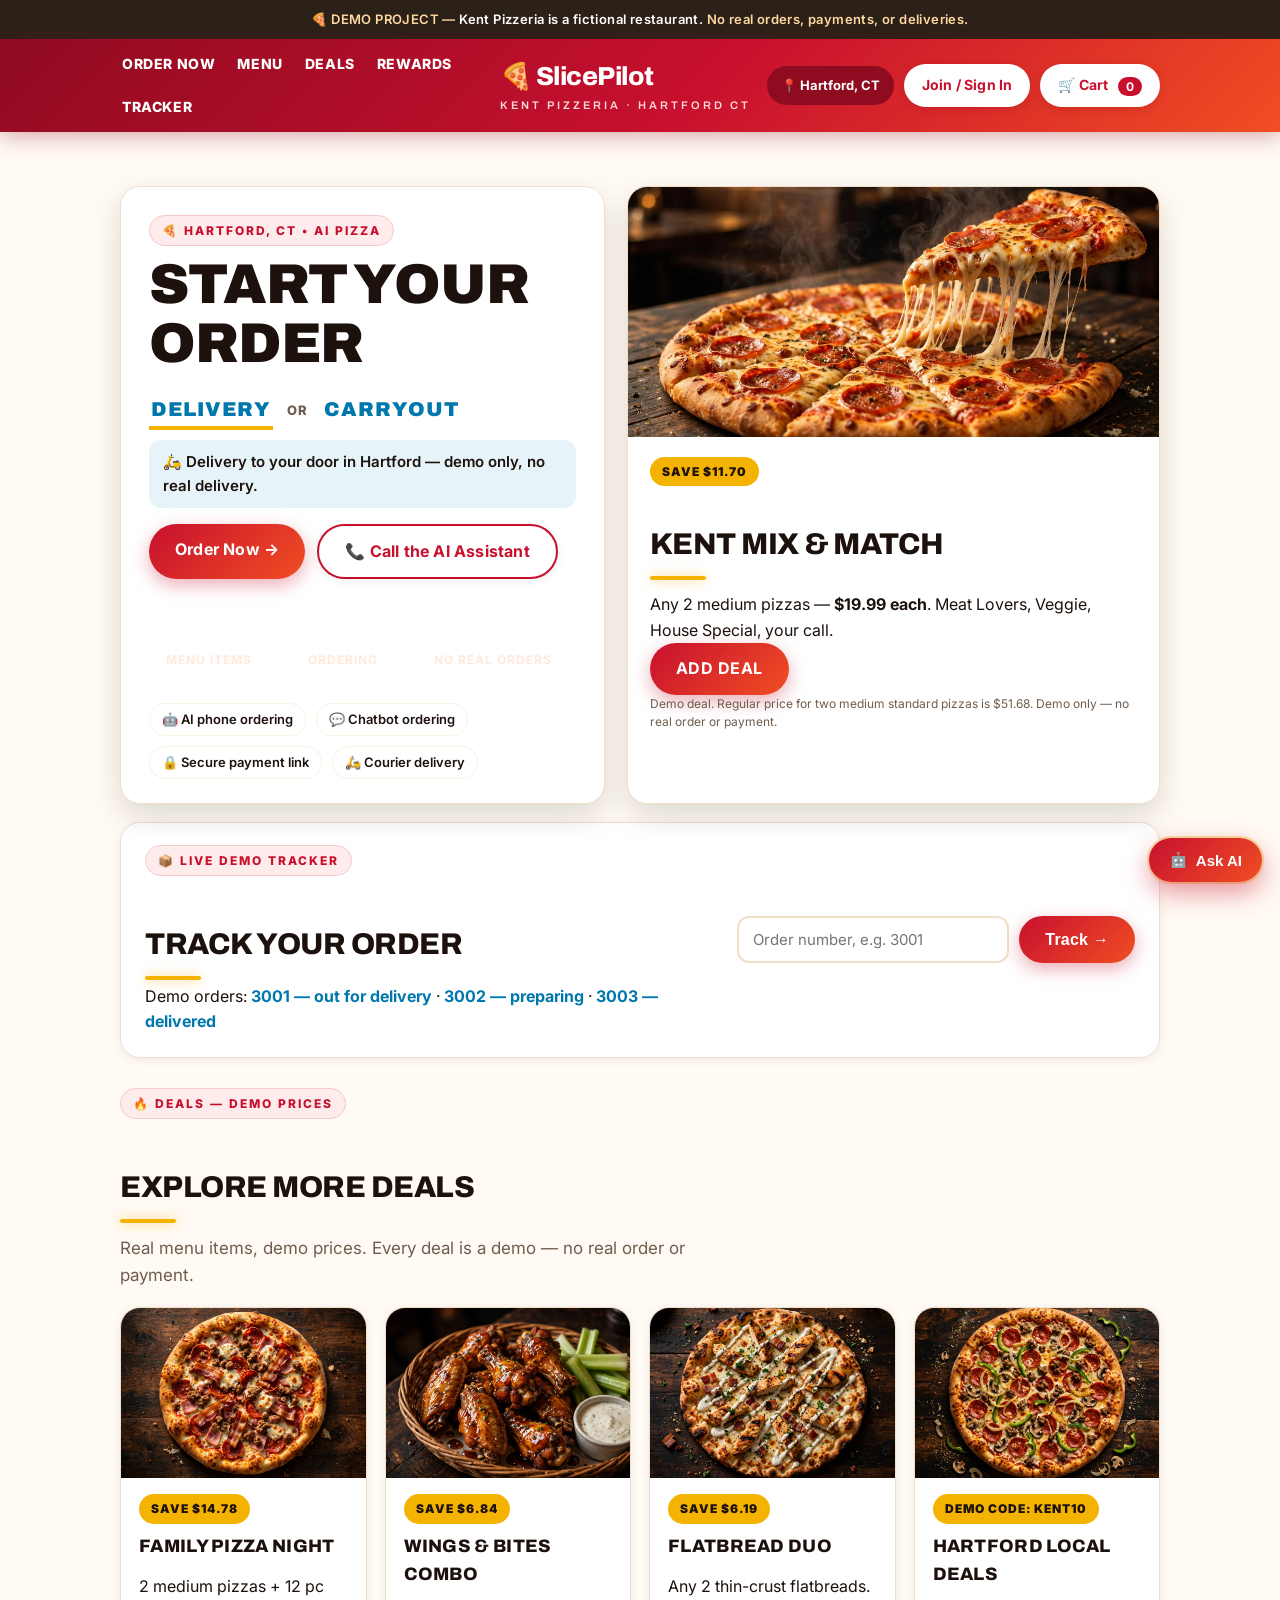
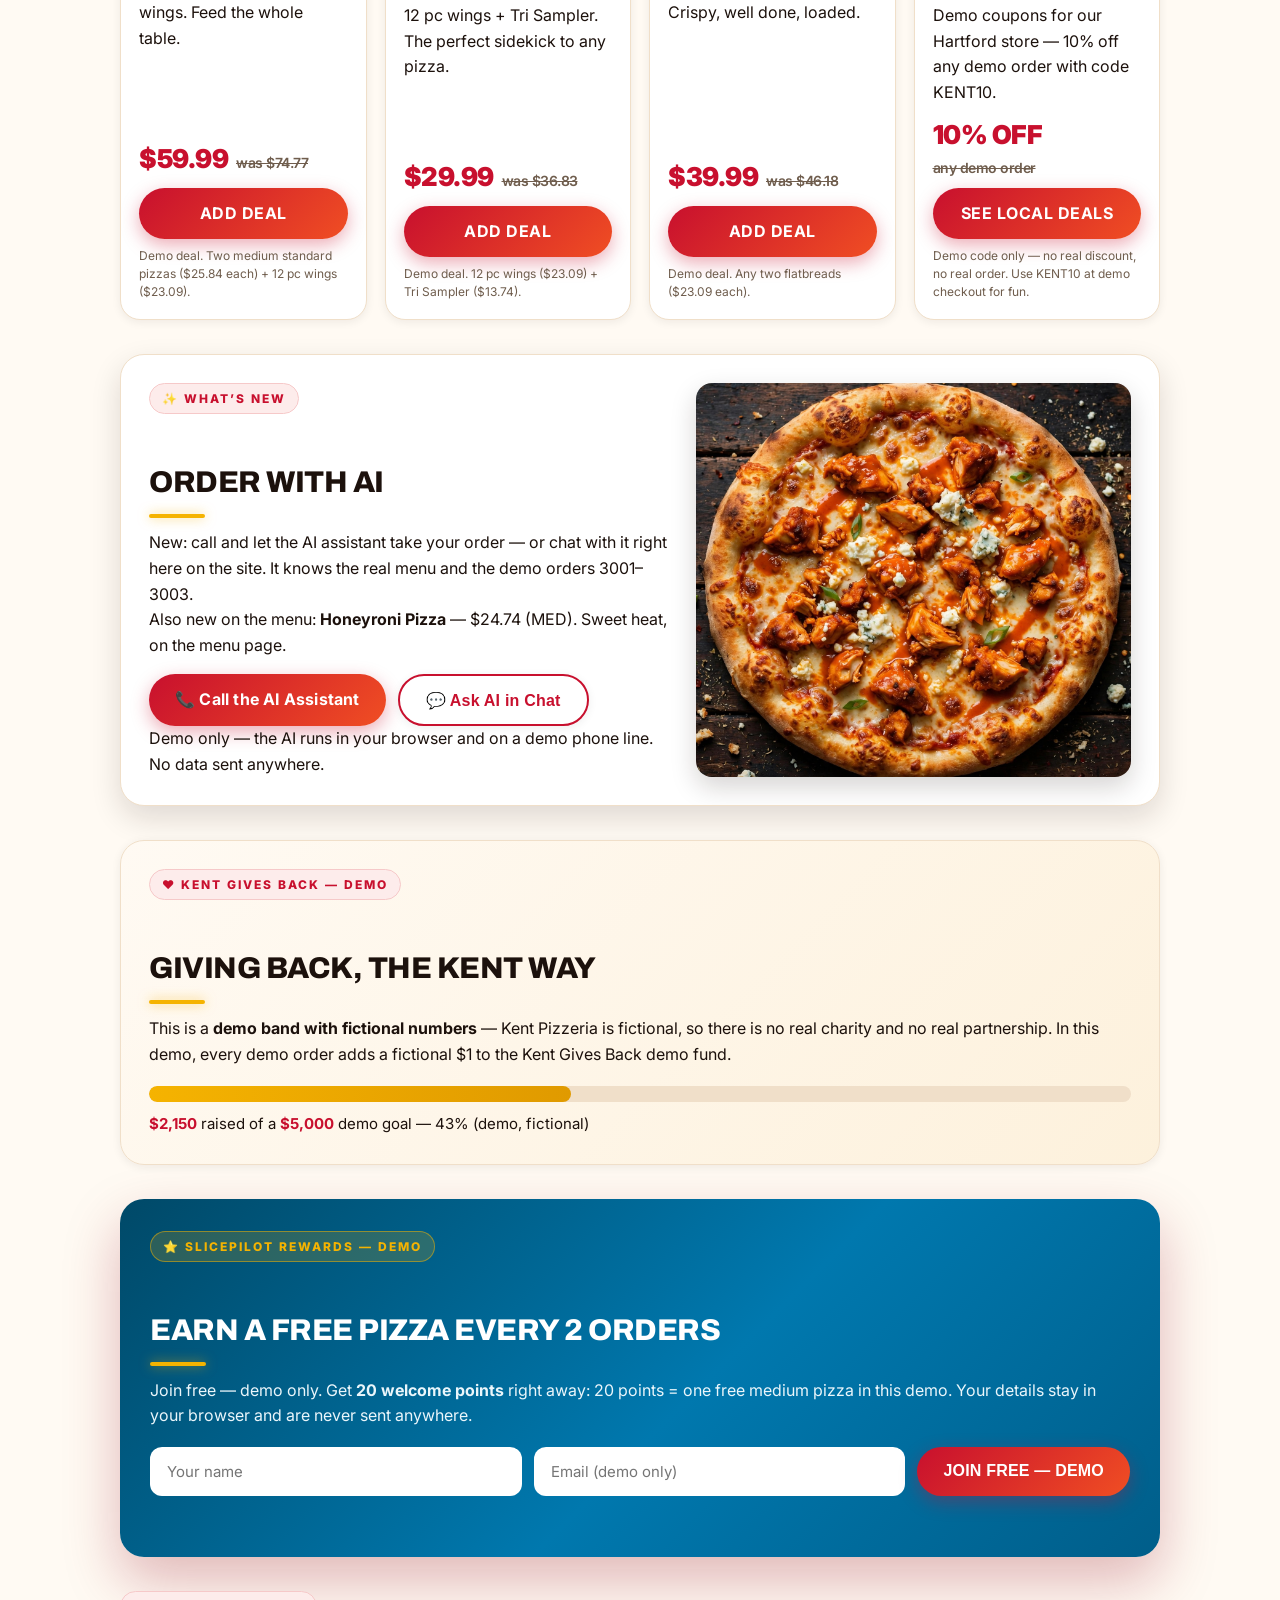
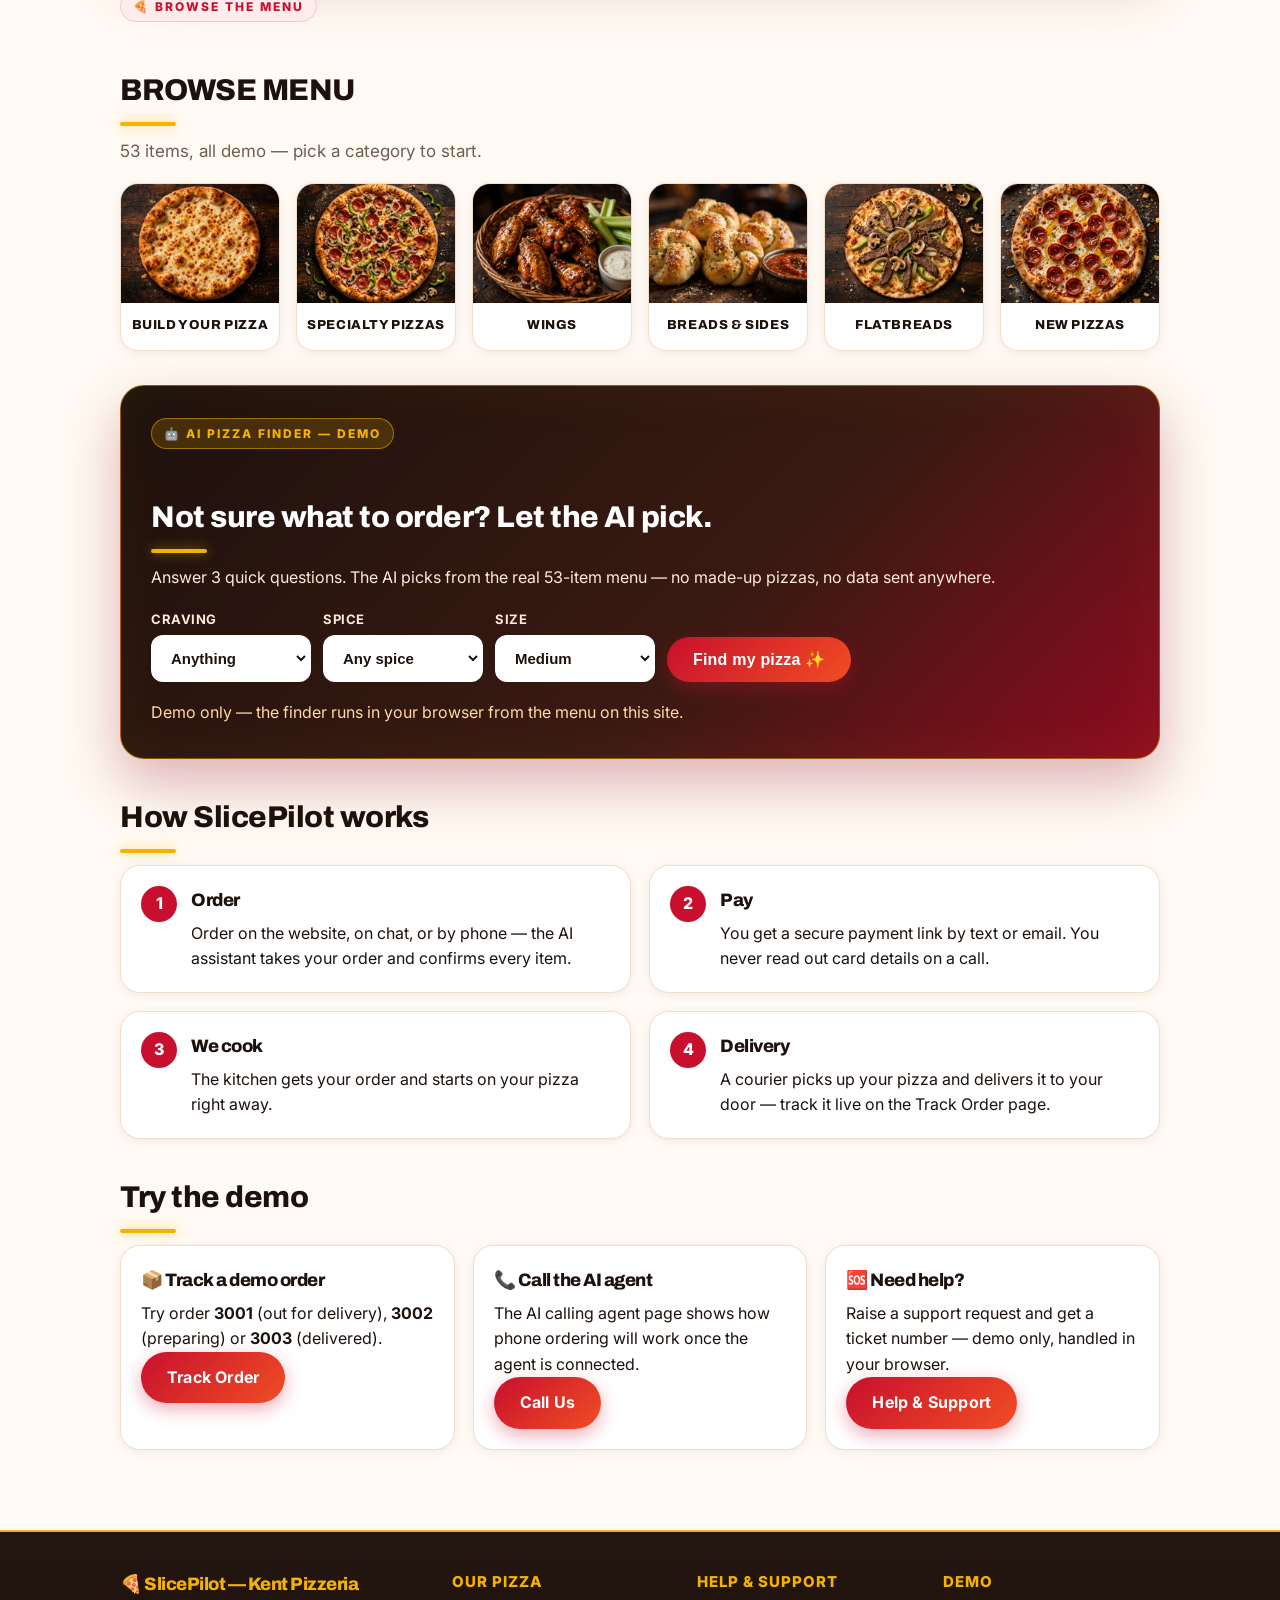
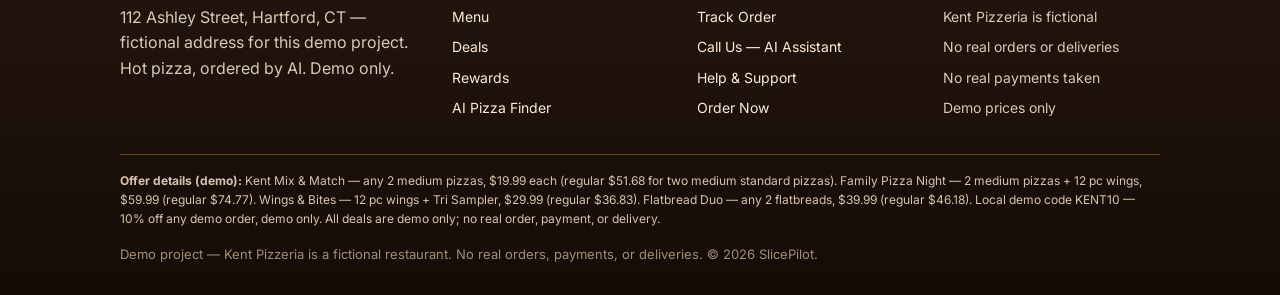
==== commit 1172f6da: "Premium redesign: new homepage, menu page, and red-header styling" ====
--- a/index.html
+++ b/index.html
@@ -12,68 +12,212 @@
 <body>
 <div class="demo-banner">🍕 DEMO PROJECT — <span>Kent Pizzeria is a fictional restaurant.</span> No real orders, payments, or deliveries.</div>
 
-<header>
+<header class="site-header">
   <nav class="nav">
+    <ul class="nav-links">
+      <li><a href="#order-start">Order Now</a></li>
+      <li><a href="menu.html">Menu</a></li>
+      <li><a href="#deals">Deals</a></li>
+      <li><a href="#rewards">Rewards</a></li>
+      <li><a href="track-order.html">Tracker</a></li>
+    </ul>
     <a class="logo" href="index.html">🍕 SlicePilot<small>Kent Pizzeria · Hartford CT</small></a>
-    <ul class="nav-links">
-      <li><a href="index.html">Home</a></li>
-      <li><a href="menu.html">Menu</a></li>
-      <li><a href="track-order.html">Track Order</a></li>
-      <li><a href="help.html">Help &amp; Support</a></li>
-      <li><a href="call.html">Call Us</a></li>
-    </ul>
-    <a class="btn" href="menu.html">Order Now<span class="cart-badge" id="cartCount">0</span></a>
+    <div class="header-actions">
+      <span class="location-pill">📍 Hartford, CT</span>
+      <a class="btn header-join" id="rewardsBtn" href="#rewards">Join / Sign In</a>
+      <a class="btn header-cart" href="checkout.html">🛒 Cart <span class="cart-badge" id="cartCount">0</span></a>
+    </div>
   </nav>
 </header>
 
 <main class="container">
-  <section class="hero">
-    <span class="eyebrow" style="background: rgba(245,179,1,0.18); color: #f5b301; border-color: rgba(245,179,1,0.5);">🍕 Hartford, CT • AI Pizza</span>
-    <h1>Hot pizza,<br>ordered by <span class="gold-word">AI.</span> 🍕</h1>
-    <p>Kent Pizzeria — a demo pizza restaurant in Hartford, CT. Order on the site, or call and let the AI assistant take your order. Pay by secure link, and a courier brings it to your door.</p>
-    <a class="btn" href="menu.html">Order Now →</a>
-    <a class="btn secondary" href="call.html">Call Us — AI Assistant</a>
-    <div class="hero-stats">
-      <div><strong>53</strong><span>Menu items</span></div>
-      <div><strong>AI</strong><span>Ordering</span></div>
-      <div><strong>Demo</strong><span>No real orders</span></div>
-    </div>
-    <div class="hero-badges">
-      <span>🤖 AI phone ordering</span>
-      <span>💬 Chatbot ordering</span>
-      <span>🔒 Secure payment link</span>
-      <span>🛵 Courier delivery</span>
-    </div>
-    <img class="hero-img" src="assets/hero-pizza.jpg" alt="Fresh pepperoni pizza with a melted cheese pull">
-  </section>
-
-  <div class="section-note">
-    <strong>Demo menu for this practice build.</strong> Kent Pizzeria is fictional, and the menu and prices here are sample prices for the demo — not a real restaurant's.
-  </div>
-
-  <h2>Most Loved Pizzas</h2>
-  <div class="grid cols-3">
-    <div class="card">
-      <img class="card-img" src="assets/pizza-cheese.jpg" alt="Cheese Pizza">
-      <h3>Cheese Pizza</h3>
-      <p class="menu-desc">Classic cheese pizza.</p>
-      <span class="menu-price">$19.24 <small>(MED)</small></span>
-    </div>
-    <div class="card">
-      <img class="card-img" src="assets/pizza-house-special.jpg" alt="House Special Pizza">
-      <h3>House Special Pizza</h3>
-      <p class="menu-desc">The house special.</p>
-      <span class="menu-price">$25.84 <small>(MED)</small></span>
-    </div>
-    <div class="card">
-      <img class="card-img" src="assets/pizza-margarita.jpg" alt="Margarita Pizza">
-      <h3>Margarita Pizza</h3>
-      <p class="menu-desc">Margarita pizza.</p>
-      <span class="menu-price">$25.84 <small>(MED)</small></span>
-    </div>
-  </div>
-  <p style="margin-top: 14px;"><a class="btn secondary" href="menu.html">See the full menu — 25 pizzas, appetizers, flatbreads &amp; wings</a></p>
-
+
+  <!-- ============ ORDER HERO ============ -->
+  <section class="order-hero" id="order-start">
+    <div class="order-card">
+      <span class="eyebrow">🍕 Hartford, CT • AI Pizza</span>
+      <h1>START YOUR<br>ORDER</h1>
+      <div class="order-tabs" role="group" aria-label="Order type">
+        <button type="button" class="order-tab active" id="orderTabDelivery" aria-pressed="true">DELIVERY</button>
+        <span class="order-or">OR</span>
+        <button type="button" class="order-tab" id="orderTabCarryout" aria-pressed="false">CARRYOUT</button>
+      </div>
+      <p class="order-note" id="orderModeNote">🛵 Delivery to your door in Hartford — demo only, no real delivery.</p>
+      <div class="order-actions">
+        <a class="btn" href="menu.html">Order Now →</a>
+        <a class="btn secondary" href="call.html">📞 Call the AI Assistant</a>
+      </div>
+      <div class="hero-stats">
+        <div><strong>53</strong><span>Menu items</span></div>
+        <div><strong>AI</strong><span>Ordering</span></div>
+        <div><strong>Demo</strong><span>No real orders</span></div>
+      </div>
+      <div class="hero-badges">
+        <span>🤖 AI phone ordering</span>
+        <span>💬 Chatbot ordering</span>
+        <span>🔒 Secure payment link</span>
+        <span>🛵 Courier delivery</span>
+      </div>
+    </div>
+    <div class="deal-banner">
+      <img src="assets/hero-pizza.jpg" alt="Fresh pepperoni pizza with a melted cheese pull">
+      <div class="deal-banner-content">
+        <span class="deal-badge">SAVE $11.70</span>
+        <h2>KENT MIX &amp; MATCH</h2>
+        <p>Any 2 medium pizzas — <strong>$19.99 each</strong>. Meat Lovers, Veggie, House Special, your call.</p>
+        <a class="btn deal-btn" href="menu.html#pizzas">ADD DEAL</a>
+        <p class="deal-fine">Demo deal. Regular price for two medium standard pizzas is $51.68. Demo only — no real order or payment.</p>
+      </div>
+    </div>
+  </section>
+
+  <!-- ============ TRACKER STRIP ============ -->
+  <section class="tracker-strip" aria-label="Track your order">
+    <div class="tracker-text">
+      <span class="eyebrow">📦 Live Demo Tracker</span>
+      <h2>TRACK YOUR ORDER</h2>
+      <p>Demo orders: <a href="track-order.html"><strong>3001</strong> — out for delivery</a> · <a href="track-order.html"><strong>3002</strong> — preparing</a> · <a href="track-order.html"><strong>3003</strong> — delivered</a></p>
+    </div>
+    <div class="tracker-form">
+      <input id="trackerInput" type="text" inputmode="numeric" placeholder="Order number, e.g. 3001" aria-label="Order number">
+      <button class="btn" id="trackerBtn" type="button">Track →</button>
+    </div>
+    <p class="hint" id="trackerNote" hidden></p>
+  </section>
+
+  <!-- ============ DEALS ============ -->
+  <section class="deals" id="deals">
+    <span class="eyebrow">🔥 Deals — Demo Prices</span>
+    <h2>EXPLORE MORE DEALS</h2>
+    <p class="lead">Real menu items, demo prices. Every deal is a demo — no real order or payment.</p>
+    <div class="deals-grid">
+      <article class="deal-card">
+        <img class="deal-img" src="assets/pizza-meat-lovers.jpg" alt="Meat Lovers Pizza">
+        <div class="deal-body">
+          <span class="deal-badge">SAVE $14.78</span>
+          <h3>FAMILY PIZZA NIGHT</h3>
+          <p class="deal-desc">2 medium pizzas + 12 pc wings. Feed the whole table.</p>
+          <p class="deal-price">$59.99 <span class="deal-was">was $74.77</span></p>
+          <a class="btn deal-btn" href="menu.html#pizzas">ADD DEAL</a>
+          <p class="deal-fine">Demo deal. Two medium standard pizzas ($25.84 each) + 12 pc wings ($23.09).</p>
+        </div>
+      </article>
+      <article class="deal-card">
+        <img class="deal-img" src="assets/wings-bone-in.jpg" alt="Bone-in wings">
+        <div class="deal-body">
+          <span class="deal-badge">SAVE $6.84</span>
+          <h3>WINGS &amp; BITES COMBO</h3>
+          <p class="deal-desc">12 pc wings + Tri Sampler. The perfect sidekick to any pizza.</p>
+          <p class="deal-price">$29.99 <span class="deal-was">was $36.83</span></p>
+          <a class="btn deal-btn" href="menu.html#wings">ADD DEAL</a>
+          <p class="deal-fine">Demo deal. 12 pc wings ($23.09) + Tri Sampler ($13.74).</p>
+        </div>
+      </article>
+      <article class="deal-card">
+        <img class="deal-img" src="assets/flatbread-chicken-bacon-ranch.jpg" alt="Chicken Bacon Ranch Flatbread">
+        <div class="deal-body">
+          <span class="deal-badge">SAVE $6.19</span>
+          <h3>FLATBREAD DUO</h3>
+          <p class="deal-desc">Any 2 thin-crust flatbreads. Crispy, well done, loaded.</p>
+          <p class="deal-price">$39.99 <span class="deal-was">was $46.18</span></p>
+          <a class="btn deal-btn" href="menu.html#flatbreads">ADD DEAL</a>
+          <p class="deal-fine">Demo deal. Any two flatbreads ($23.09 each).</p>
+        </div>
+      </article>
+      <article class="deal-card">
+        <img class="deal-img" src="assets/pizza-house-special.jpg" alt="House Special Pizza">
+        <div class="deal-body">
+          <span class="deal-badge">DEMO CODE: KENT10</span>
+          <h3>HARTFORD LOCAL DEALS</h3>
+          <p class="deal-desc">Demo coupons for our Hartford store — 10% off any demo order with code KENT10.</p>
+          <p class="deal-price">10% OFF <span class="deal-was">any demo order</span></p>
+          <a class="btn deal-btn" href="menu.html">SEE LOCAL DEALS</a>
+          <p class="deal-fine">Demo code only — no real discount, no real order. Use KENT10 at demo checkout for fun.</p>
+        </div>
+      </article>
+    </div>
+  </section>
+
+  <!-- ============ WHAT'S NEW ============ -->
+  <section class="whats-new">
+    <div class="whats-new-text">
+      <span class="eyebrow">✨ What&rsquo;s New</span>
+      <h2>ORDER WITH AI</h2>
+      <p>New: call and let the AI assistant take your order — or chat with it right here on the site. It knows the real menu and the demo orders 3001–3003.</p>
+      <p>Also new on the menu: <strong>Honeyroni Pizza</strong> — $24.74 (MED). Sweet heat, on the menu page.</p>
+      <div class="whats-new-actions">
+        <a class="btn" href="call.html">📞 Call the AI Assistant</a>
+        <button class="btn secondary" type="button" onclick="document.getElementById('aiChatBtn').click()">💬 Ask AI in Chat</button>
+      </div>
+      <p class="hint">Demo only — the AI runs in your browser and on a demo phone line. No data sent anywhere.</p>
+    </div>
+    <img class="whats-new-img" src="assets/pizza-buffalo-chicken-bleu.jpg" alt="Buffalo Chicken Chunky Bleu Cheese Pizza">
+  </section>
+
+  <!-- ============ KENT GIVES BACK (DEMO) ============ -->
+  <section class="gives-band" aria-label="Kent Gives Back demo">
+    <span class="eyebrow">❤️ Kent Gives Back — Demo</span>
+    <h2>GIVING BACK, THE KENT WAY</h2>
+    <p>This is a <strong>demo band with fictional numbers</strong> — Kent Pizzeria is fictional, so there is no real charity and no real partnership. In this demo, every demo order adds a fictional $1 to the Kent Gives Back demo fund.</p>
+    <div class="gives-progress" role="progressbar" aria-valuenow="43" aria-valuemin="0" aria-valuemax="100" aria-label="Demo fundraising progress">
+      <div class="gives-fill" style="width: 43%;"></div>
+    </div>
+    <p class="gives-numbers"><strong>$2,150</strong> raised of a <strong>$5,000</strong> demo goal — 43% (demo, fictional)</p>
+  </section>
+
+  <!-- ============ REWARDS ============ -->
+  <section class="rewards-band" id="rewards">
+    <div class="rewards-text">
+      <span class="eyebrow">⭐ SlicePilot Rewards — Demo</span>
+      <h2>EARN A FREE PIZZA EVERY 2 ORDERS</h2>
+      <p>Join free — demo only. Get <strong>20 welcome points</strong> right away: 20 points = one free medium pizza in this demo. Your details stay in your browser and are never sent anywhere.</p>
+    </div>
+    <form class="rewards-form" id="rewardsForm">
+      <input id="rewardsName" type="text" placeholder="Your name" autocomplete="name" aria-label="Your name">
+      <input id="rewardsEmail" type="email" placeholder="Email (demo only)" autocomplete="email" aria-label="Email">
+      <button class="btn" type="submit">JOIN FREE — DEMO</button>
+    </form>
+    <p class="rewards-msg" id="rewardsMsg" role="status"></p>
+    <div class="rewards-welcome" id="rewardsWelcome" hidden>
+      <p><strong id="rewardsWelcomeText"></strong></p>
+      <button class="rewards-signout" id="rewardsSignOut" type="button">Sign out (demo)</button>
+    </div>
+  </section>
+
+  <!-- ============ BROWSE MENU ============ -->
+  <section class="browse-menu">
+    <span class="eyebrow">🍕 Browse the Menu</span>
+    <h2>BROWSE MENU</h2>
+    <p class="lead">53 items, all demo — pick a category to start.</p>
+    <div class="browse-grid">
+      <a class="browse-tile" href="menu.html#all">
+        <img src="assets/pizza-cheese.jpg" alt="Cheese Pizza">
+        <span>BUILD YOUR PIZZA</span>
+      </a>
+      <a class="browse-tile" href="menu.html#pizzas">
+        <img src="assets/pizza-house-special.jpg" alt="House Special Pizza">
+        <span>SPECIALTY PIZZAS</span>
+      </a>
+      <a class="browse-tile" href="menu.html#wings">
+        <img src="assets/wings-bone-in.jpg" alt="Bone-in wings">
+        <span>WINGS</span>
+      </a>
+      <a class="browse-tile" href="menu.html#appetizers">
+        <img src="assets/app-garlic-knots.jpg" alt="Garlic bread">
+        <span>BREADS &amp; SIDES</span>
+      </a>
+      <a class="browse-tile" href="menu.html#flatbreads">
+        <img src="assets/flatbread-classic.jpg" alt="Classic Flatbread">
+        <span>FLATBREADS</span>
+      </a>
+      <a class="browse-tile" href="menu.html#pizzas">
+        <img src="assets/pizza-honeyroni.jpg" alt="Honeyroni Pizza">
+        <span>NEW PIZZAS</span>
+      </a>
+    </div>
+  </section>
+
+  <!-- ============ AI PIZZA FINDER (kept) ============ -->
   <section class="finder" id="ai-finder">
     <span class="eyebrow">🤖 AI Pizza Finder — Demo</span>
     <h2>Not sure what to order? Let the AI pick.</h2>
@@ -110,6 +254,7 @@
     <p class="hint">Demo only — the finder runs in your browser from the menu on this site.</p>
   </section>
 
+  <!-- ============ HOW IT WORKS (kept) ============ -->
   <h2>How SlicePilot works</h2>
   <div class="grid cols-2 steps">
     <div class="card step"><span class="step-num">1</span><div><h3>Order</h3><p>Order on the website, on chat, or by phone — the AI assistant takes your order and confirms every item.</p></div></div>
@@ -118,6 +263,7 @@
     <div class="card step"><span class="step-num">4</span><div><h3>Delivery</h3><p>A courier picks up your pizza and delivers it to your door — track it live on the Track Order page.</p></div></div>
   </div>
 
+  <!-- ============ TRY THE DEMO (kept) ============ -->
   <h2>Try the demo</h2>
   <div class="grid cols-3">
     <div class="card">
@@ -140,9 +286,43 @@
 
 <footer>
   <div class="container">
-    <h3>🍕 SlicePilot — Kent Pizzeria</h3>
-    <p>112 Ashley Street, Hartford, CT — fictional address for this demo project.</p>
-    <p><a href="menu.html">Menu</a> · <a href="track-order.html">Track Order</a> · <a href="call.html">Call Us</a> · <a href="help.html">Help &amp; Support</a></p>
+    <div class="footer-cols">
+      <div class="footer-col">
+        <h3>🍕 SlicePilot — Kent Pizzeria</h3>
+        <p>112 Ashley Street, Hartford, CT — fictional address for this demo project.</p>
+        <p>Hot pizza, ordered by AI. Demo only.</p>
+      </div>
+      <div class="footer-col">
+        <h4>Our Pizza</h4>
+        <ul>
+          <li><a href="menu.html">Menu</a></li>
+          <li><a href="index.html#deals">Deals</a></li>
+          <li><a href="index.html#rewards">Rewards</a></li>
+          <li><a href="index.html#ai-finder">AI Pizza Finder</a></li>
+        </ul>
+      </div>
+      <div class="footer-col">
+        <h4>Help &amp; Support</h4>
+        <ul>
+          <li><a href="track-order.html">Track Order</a></li>
+          <li><a href="call.html">Call Us — AI Assistant</a></li>
+          <li><a href="help.html">Help &amp; Support</a></li>
+          <li><a href="menu.html">Order Now</a></li>
+        </ul>
+      </div>
+      <div class="footer-col">
+        <h4>Demo</h4>
+        <ul>
+          <li>Kent Pizzeria is fictional</li>
+          <li>No real orders or deliveries</li>
+          <li>No real payments taken</li>
+          <li>Demo prices only</li>
+        </ul>
+      </div>
+    </div>
+    <div class="footer-deals">
+      <p><strong>Offer details (demo):</strong> Kent Mix &amp; Match — any 2 medium pizzas, $19.99 each (regular $51.68 for two medium standard pizzas). Family Pizza Night — 2 medium pizzas + 12 pc wings, $59.99 (regular $74.77). Wings &amp; Bites — 12 pc wings + Tri Sampler, $29.99 (regular $36.83). Flatbread Duo — any 2 flatbreads, $39.99 (regular $46.18). Local demo code KENT10 — 10% off any demo order, demo only. All deals are demo only; no real order, payment, or delivery.</p>
+    </div>
     <p class="fineprint">Demo project — Kent Pizzeria is a fictional restaurant. No real orders, payments, or deliveries. © 2026 SlicePilot.</p>
   </div>
 </footer>
@@ -165,5 +345,96 @@
 <script src="menu.js"></script>
 <script src="script.js"></script>
 <script src="ai-assistant.js"></script>
+<script>
+/* Redesign — small inline behaviours (demo only).
+   No data leaves the browser. */
+(function () {
+  /* --- Delivery / Carryout tabs --- */
+  var delBtn = document.getElementById("orderTabDelivery");
+  var carBtn = document.getElementById("orderTabCarryout");
+  var note = document.getElementById("orderModeNote");
+  function setMode(mode) {
+    var isDelivery = mode === "delivery";
+    delBtn.classList.toggle("active", isDelivery);
+    carBtn.classList.toggle("active", !isDelivery);
+    delBtn.setAttribute("aria-pressed", isDelivery ? "true" : "false");
+    carBtn.setAttribute("aria-pressed", !isDelivery ? "true" : "false");
+    note.textContent = isDelivery
+      ? "🛵 Delivery to your door in Hartford — demo only, no real delivery."
+      : "🏪 Pickup at 112 Ashley Street, Hartford, CT — demo only, no real pickup.";
+  }
+  if (delBtn && carBtn && note) {
+    delBtn.addEventListener("click", function () { setMode("delivery"); });
+    carBtn.addEventListener("click", function () { setMode("carryout"); });
+  }
+
+  /* --- SlicePilot Rewards (demo sign-in, browser only) --- */
+  var KEY = "slicepilot_rewards";
+  var form = document.getElementById("rewardsForm");
+  var nameInput = document.getElementById("rewardsName");
+  var emailInput = document.getElementById("rewardsEmail");
+  var msg = document.getElementById("rewardsMsg");
+  var welcome = document.getElementById("rewardsWelcome");
+  var welcomeText = document.getElementById("rewardsWelcomeText");
+  var signOut = document.getElementById("rewardsSignOut");
+  var headerBtn = document.getElementById("rewardsBtn");
+  function loadMember() {
+    try { return JSON.parse(localStorage.getItem(KEY)) || null; } catch (e) { return null; }
+  }
+  function showMember(member) {
+    var first = member.name.split(" ")[0];
+    if (form) form.hidden = true;
+    if (welcome) welcome.hidden = false;
+    if (welcomeText) welcomeText.textContent = "Welcome back, " + member.name + " · " + member.pts + " pts — demo";
+    if (headerBtn) headerBtn.textContent = "👋 " + first;
+    if (msg) msg.textContent = "";
+  }
+  function showJoin() {
+    if (form) form.hidden = false;
+    if (welcome) welcome.hidden = true;
+    if (headerBtn) headerBtn.textContent = "Join / Sign In";
+    if (msg) msg.textContent = "";
+  }
+  if (form) {
+    form.addEventListener("submit", function (e) {
+      e.preventDefault();
+      var name = (nameInput.value || "").trim();
+      var email = (emailInput.value || "").trim();
+      if (!name) { msg.textContent = "Tell us your name to join the demo rewards."; nameInput.focus(); return; }
+      if (!email || email.indexOf("@") < 1) { msg.textContent = "Add a valid email — demo only, it stays in your browser."; emailInput.focus(); return; }
+      var member = { name: name, email: email, pts: 20 };
+      try { localStorage.setItem(KEY, JSON.stringify(member)); } catch (e) {}
+      showMember(member);
+    });
+  }
+  if (signOut) signOut.addEventListener("click", function () {
+    try { localStorage.removeItem(KEY); } catch (e) {}
+    showJoin();
+  });
+  var saved = loadMember();
+  if (saved && saved.name) showMember(saved);
+
+  /* --- Tracker strip --- */
+  var trackInput = document.getElementById("trackerInput");
+  var trackBtn = document.getElementById("trackerBtn");
+  var trackNote = document.getElementById("trackerNote");
+  function goTrack() {
+    var v = (trackInput.value || "").trim();
+    if (v === "3001" || v === "3002" || v === "3003") {
+      window.location.href = "track-order.html";
+    } else {
+      trackNote.textContent = "Demo orders are 3001 (out for delivery), 3002 (preparing) and 3003 (delivered). Try one of those — or tap a link above.";
+      trackNote.hidden = false;
+      trackInput.focus();
+    }
+  }
+  if (trackBtn && trackInput && trackNote) {
+    trackBtn.addEventListener("click", goTrack);
+    trackInput.addEventListener("keydown", function (e) {
+      if (e.key === "Enter") { e.preventDefault(); goTrack(); }
+    });
+  }
+})();
+</script>
 </body>
 </html>
--- a/style.css
+++ b/style.css
@@ -614,12 +614,13 @@
 .ai-chat { position: fixed; right: 18px; bottom: 18px; z-index: 120; }
 .ai-chat-btn { display: flex; align-items: center; gap: 8px; background: linear-gradient(135deg, var(--red), var(--tomato)); color: #fff; border: none; border-radius: 999px; padding: 13px 20px; font-size: 15px; font-weight: 800; cursor: pointer; box-shadow: 0 10px 26px rgba(200, 16, 46, 0.45); }
 .ai-chat-btn:hover { transform: translateY(-2px); }
-.ai-chat-panel { position: absolute; right: 0; bottom: 64px; width: 360px; max-width: calc(100vw - 36px); background: #fff; border: 1px solid var(--line); border-radius: 20px; box-shadow: 0 24px 60px rgba(28, 17, 12, 0.3); overflow: hidden; display: flex; flex-direction: column; }
+.ai-chat-panel { position: absolute; right: 0; bottom: 64px; width: 320px; max-width: calc(100vw - 36px); background: #fff; border: 1px solid var(--line); border-radius: 20px; box-shadow: 0 24px 60px rgba(28, 17, 12, 0.3); overflow: hidden; display: flex; flex-direction: column; }
+.ai-chat-panel.hidden { display: none; }
 .ai-chat-head { background: linear-gradient(135deg, var(--red-dark), var(--red)); color: #fff; padding: 14px 16px; display: flex; align-items: center; gap: 8px; }
 .ai-chat-head strong { font-size: 16px; }
 .ai-chat-head span { font-size: 11px; font-weight: 700; background: rgba(255, 255, 255, 0.2); border-radius: 999px; padding: 3px 8px; }
-.ai-chat-head button { margin-left: auto; background: transparent; border: none; color: #fff; font-size: 16px; cursor: pointer; }
-.ai-chat-body { padding: 14px; height: 280px; overflow-y: auto; display: flex; flex-direction: column; gap: 10px; background: var(--cream); }
+.ai-chat-head button { margin-left: auto; background: transparent; border: none; color: #fff; font-size: 18px; cursor: pointer; padding: 8px 12px; min-width: 44px; min-height: 44px; border-radius: 10px; }
+.ai-chat-body { padding: 14px; height: 160px; overflow-y: auto; display: flex; flex-direction: column; gap: 10px; background: var(--cream); }
 .ai-msg { max-width: 88%; padding: 10px 13px; border-radius: 14px; font-size: 14px; line-height: 1.5; white-space: pre-line; }
 .ai-msg.bot { background: #fff; border: 1px solid var(--line); align-self: flex-start; border-bottom-left-radius: 4px; }
 .ai-msg.user { background: var(--red); color: #fff; align-self: flex-end; border-bottom-right-radius: 4px; }
@@ -640,5 +641,674 @@
     .finder { padding: 24px 20px; }
     .finder-controls select { min-width: 0; width: 100%; }
     .finder-controls label { width: 100%; }
-    .ai-chat-panel { width: calc(100vw - 36px); }
-}
+    .ai-chat-panel { width: 300px; max-width: calc(100vw - 36px); }
+}
+
+/* ==========================================
+   PREMIUM TOUCH-UP — 11 Nov 2026
+   Light gold-luxe finish: hairline gold
+   accents, glass panels, softer shadows.
+   CSS only, no layout or JS logic changed.
+   ========================================== */
+
+/* Header: thin gold rule under the sticky nav */
+header { border-bottom: 2px solid transparent; border-image: linear-gradient(90deg, transparent, var(--gold) 30%, var(--gold) 70%, transparent) 1; }
+
+/* Hero: warmer glow + gold hairline frame */
+.hero { border: 1px solid rgba(245, 179, 1, 0.5); box-shadow: 0 24px 60px rgba(143, 11, 32, 0.35), 0 0 0 1px rgba(245, 179, 1, 0.15), 0 0 80px rgba(245, 179, 1, 0.12); }
+
+/* Menu cards: gold hairline on top, deeper lift on hover */
+.menu-card { border-top: 3px solid var(--gold-soft); }
+.menu-card:hover { border-top-color: var(--gold); box-shadow: 0 18px 36px rgba(28, 17, 12, 0.18); }
+.menu-card:hover .menu-img { transform: scale(1.04); }
+
+/* Finder: gold frame + inner glow */
+.finder { border: 1px solid rgba(245, 179, 1, 0.45); box-shadow: 0 24px 55px rgba(143, 11, 32, 0.3), inset 0 0 60px rgba(245, 179, 1, 0.06); }
+
+/* Chat panel: frosted glass + gold edge, gold rule under its header */
+.ai-chat-panel { background: rgba(255, 255, 255, 0.92); backdrop-filter: blur(10px); border: 1px solid rgba(245, 179, 1, 0.55); box-shadow: 0 24px 60px rgba(28, 17, 12, 0.32); }
+.ai-chat-head { border-bottom: 2px solid rgba(245, 179, 1, 0.5); }
+.ai-chat-btn { box-shadow: 0 10px 26px rgba(200, 16, 46, 0.45), 0 0 0 2px rgba(245, 179, 1, 0.35); }
+.ai-chat-btn:hover { box-shadow: 0 14px 30px rgba(200, 16, 46, 0.5), 0 0 0 2px var(--gold); }
+.ai-msg.bot { box-shadow: 0 2px 8px rgba(28, 17, 12, 0.08); }
+
+/* Cart panel: same glass treatment */
+.cart-panel { background: rgba(255, 255, 255, 0.94); backdrop-filter: blur(10px); }
+
+/* Footer: gold top rule */
+footer { border-top: 2px solid var(--gold); }
+
+/* Buttons: soft gold focus ring for a premium feel */
+.btn:focus-visible { outline: 3px solid rgba(245, 179, 1, 0.55); outline-offset: 2px; }
+
+/* Section headings: gold rule with a soft glow */
+h2::after { box-shadow: 0 0 12px rgba(245, 179, 1, 0.6); }
+/* ==========================================
+   PREMIUM REDESIGN — 11 Nov 2026
+   Pizza-ordering homepage structure, Kent Pizzeria
+   branding and original copy. Premium American
+   pizza-brand finish: red header, red
+   action buttons, cream background, gold kept
+   as the premium accent. CSS only — no JS
+   files changed. Append to the end of style.css.
+   ========================================== */
+
+/* Brand blue + anchor offset for the sticky header */
+:root {
+  --blue: #0078ae;
+  --blue-dark: #005e8a;
+  --blue-deep: #004968;
+  --blue-soft: #e6f3f8;
+}
+
+section[id] { scroll-margin-top: 84px; }
+
+html { scroll-behavior: smooth; }
+
+/* ---------- Red sticky header (overrides the premium gold rule) ---------- */
+header {
+  position: sticky;
+  top: 0;
+  z-index: 110;
+  background: linear-gradient(135deg, var(--red-dark) 0%, var(--red) 55%, var(--tomato) 100%);
+  border-bottom: none;
+  border-image: none;
+  backdrop-filter: none;
+  box-shadow: 0 4px 20px rgba(143, 11, 32, 0.35);
+}
+
+header .nav {
+  display: grid;
+  grid-template-columns: 1fr auto 1fr;
+  align-items: center;
+  gap: 16px;
+}
+
+header .logo { color: #fff; }
+header .logo small { color: #ffd9d9; }
+
+header .nav-links a {
+  color: #fff;
+  font-weight: 800;
+  letter-spacing: 0.6px;
+  text-transform: uppercase;
+  font-size: 14px;
+}
+
+header .nav-links a:hover { color: var(--gold); }
+header .nav-links a.active { color: var(--gold); box-shadow: inset 0 -3px 0 var(--gold); }
+
+.header-actions {
+  display: flex;
+  align-items: center;
+  justify-content: flex-end;
+  gap: 10px;
+}
+
+.location-pill {
+  background: var(--red-dark);
+  color: #fff;
+  font-size: 13px;
+  font-weight: 700;
+  border-radius: 999px;
+  padding: 9px 14px;
+  white-space: nowrap;
+}
+
+header .header-join,
+header .header-cart {
+  background: #fff;
+  color: var(--red);
+  box-shadow: 0 2px 8px rgba(143, 11, 32, 0.25);
+  padding: 10px 18px;
+  font-size: 14px;
+  white-space: nowrap;
+}
+
+header .header-join:hover,
+header .header-cart:hover { background: var(--gold-soft); color: var(--red-dark); }
+
+header .header-cart .cart-badge { background: var(--red); color: #fff; }
+
+/* ---------- Order hero: order card + lead deal ---------- */
+.order-hero {
+  display: grid;
+  grid-template-columns: 1fr 1.1fr;
+  gap: 22px;
+  margin: 26px 0 18px;
+  animation: heroIn 0.6s ease both;
+}
+
+.order-card {
+  background: #fff;
+  border: 1px solid var(--line);
+  border-radius: 20px;
+  box-shadow: var(--shadow-md);
+  padding: 28px 28px 24px;
+}
+
+.order-card h1 {
+  font-size: clamp(38px, 5vw, 56px);
+  text-transform: uppercase;
+  letter-spacing: -1px;
+}
+
+.order-tabs {
+  display: flex;
+  align-items: center;
+  gap: 14px;
+  margin: 18px 0 10px;
+}
+
+.order-tab {
+  background: none;
+  border: none;
+  cursor: pointer;
+  font-family: "Archivo", sans-serif;
+  font-size: 20px;
+  font-weight: 900;
+  letter-spacing: 1px;
+  color: var(--blue);
+  padding: 6px 2px;
+  border-bottom: 4px solid transparent;
+}
+
+.order-tab:hover { color: var(--blue-dark); }
+.order-tab.active { color: var(--blue); border-bottom-color: var(--gold); }
+
+.order-or { font-size: 13px; font-weight: 800; color: var(--muted); letter-spacing: 1px; }
+
+.order-note {
+  font-size: 15px;
+  font-weight: 600;
+  color: var(--ink);
+  background: var(--blue-soft);
+  border-radius: 12px;
+  padding: 10px 14px;
+  margin: 6px 0 16px;
+}
+
+.order-actions { display: flex; gap: 12px; flex-wrap: wrap; }
+
+/* Lead deal banner (photo-led card) */
+.deal-banner {
+  background: #fff;
+  border: 1px solid var(--line);
+  border-radius: 20px;
+  overflow: hidden;
+  box-shadow: var(--shadow-md);
+  display: flex;
+  flex-direction: column;
+}
+
+.deal-banner img {
+  width: 100%;
+  height: 250px;
+  object-fit: cover;
+  display: block;
+}
+
+.deal-banner-content { padding: 20px 22px 22px; }
+
+.deal-banner-content h2 {
+  text-transform: uppercase;
+  letter-spacing: -0.5px;
+}
+
+/* ---------- Tracker strip ---------- */
+.tracker-strip {
+  background: #fff;
+  border: 1px solid var(--line);
+  border-radius: 20px;
+  box-shadow: var(--shadow-sm);
+  padding: 22px 24px;
+  margin: 8px 0 30px;
+  display: grid;
+  grid-template-columns: 1fr auto;
+  gap: 8px 24px;
+  align-items: center;
+}
+
+.tracker-strip h2 { text-transform: uppercase; margin-bottom: 4px; }
+.tracker-strip p { margin: 0; }
+.tracker-strip a { color: var(--blue); font-weight: 700; }
+
+.tracker-form { display: flex; gap: 10px; }
+
+.tracker-form input {
+  padding: 12px 14px;
+  border: 2px solid var(--line);
+  border-radius: 12px;
+  font-size: 15px;
+  font-family: inherit;
+  min-width: 220px;
+}
+
+.tracker-form input:focus { outline: none; border-color: var(--blue); }
+
+#trackerNote { grid-column: 1 / -1; color: var(--red); font-weight: 600; }
+
+/* ---------- Deals ---------- */
+.deals { margin: 10px 0 34px; }
+
+.deals-grid {
+  display: grid;
+  grid-template-columns: repeat(4, 1fr);
+  gap: 18px;
+  margin-top: 18px;
+}
+
+.deal-card {
+  background: #fff;
+  border: 1px solid var(--line);
+  border-radius: 20px;
+  overflow: hidden;
+  box-shadow: var(--shadow-sm);
+  display: flex;
+  flex-direction: column;
+  transition: transform 0.25s ease, box-shadow 0.25s ease;
+}
+
+.deal-card:hover { transform: translateY(-4px); box-shadow: var(--shadow-md); }
+
+.deal-img {
+  width: 100%;
+  height: 170px;
+  object-fit: cover;
+  display: block;
+  transition: transform 0.3s ease;
+}
+
+.deal-card:hover .deal-img { transform: scale(1.04); }
+
+.deal-body { padding: 16px 18px 18px; display: flex; flex-direction: column; gap: 8px; flex: 1; }
+
+.deal-body h3 {
+  text-transform: uppercase;
+  letter-spacing: 0.3px;
+  font-size: 18px;
+}
+
+.deal-body p { margin: 0; }
+
+.deal-badge {
+  display: inline-block;
+  align-self: flex-start;
+  background: var(--gold);
+  color: var(--ink);
+  font-size: 12px;
+  font-weight: 900;
+  letter-spacing: 1px;
+  text-transform: uppercase;
+  border-radius: 999px;
+  padding: 5px 12px;
+}
+
+.deal-price {
+  display: flex;
+  align-items: baseline;
+  flex-wrap: wrap;
+  gap: 2px 8px;
+  font-size: 26px;
+  font-weight: 900;
+  color: var(--red);
+  letter-spacing: -0.5px;
+}
+
+.deal-was { font-size: 14px; font-weight: 600; color: var(--muted); text-decoration: line-through; }
+
+.deal-btn { text-transform: uppercase; letter-spacing: 0.5px; justify-content: center; }
+
+/* Precise card rhythm: the description absorbs all free space, so the
+   price + button sit together as one unit at the card bottom — buttons
+   align across the row with no gap between price and button. */
+.deal-card .deal-desc { flex: 1; }
+.deal-card .deal-btn { margin-top: auto; }
+
+.deal-fine { font-size: 12px; color: var(--muted); line-height: 1.5; }
+
+/* ---------- What's New band ---------- */
+.whats-new {
+  background: #fff;
+  border: 1px solid var(--line);
+  border-radius: 24px;
+  box-shadow: var(--shadow-md);
+  padding: 28px;
+  margin: 0 0 34px;
+  display: grid;
+  grid-template-columns: 1.2fr 1fr;
+  gap: 26px;
+  align-items: center;
+  overflow: hidden;
+}
+
+.whats-new h2 { text-transform: uppercase; }
+
+.whats-new-actions { display: flex; gap: 12px; flex-wrap: wrap; margin-top: 16px; }
+
+.whats-new-img {
+  width: 100%;
+  height: 100%;
+  min-height: 240px;
+  object-fit: cover;
+  border-radius: 16px;
+  box-shadow: 0 10px 26px rgba(28, 17, 12, 0.18);
+}
+
+/* ---------- Kent Gives Back (demo) band ---------- */
+.gives-band {
+  background: linear-gradient(135deg, #fffaf3, #fdf1dc);
+  border: 1px solid var(--line);
+  border-radius: 24px;
+  box-shadow: var(--shadow-sm);
+  padding: 28px;
+  margin: 0 0 34px;
+}
+
+.gives-band h2 { text-transform: uppercase; }
+
+.gives-progress {
+  height: 16px;
+  background: #f0dfc9;
+  border-radius: 999px;
+  overflow: hidden;
+  margin: 18px 0 10px;
+}
+
+.gives-fill {
+  height: 100%;
+  background: linear-gradient(90deg, var(--gold), #e09a00);
+  border-radius: 999px;
+}
+
+.gives-numbers { font-size: 15px; margin: 0; }
+.gives-numbers strong { color: var(--red); }
+
+/* ---------- Rewards band ---------- */
+.rewards-band {
+  background: linear-gradient(135deg, var(--blue-deep) 0%, var(--blue) 55%, var(--blue-dark) 100%);
+  color: #fff;
+  border-radius: 24px;
+  padding: 32px 30px;
+  margin: 0 0 34px;
+  box-shadow: var(--shadow-lg);
+}
+
+.rewards-band h2 { color: #fff; text-transform: uppercase; }
+.rewards-band h2::after { background: var(--gold); }
+.rewards-band p { color: #eaf6fb; }
+.rewards-band .eyebrow { background: rgba(245, 179, 1, 0.18); color: var(--gold); border-color: rgba(245, 179, 1, 0.5); }
+
+.rewards-form {
+  display: flex;
+  gap: 12px;
+  flex-wrap: wrap;
+  margin-top: 18px;
+}
+
+.rewards-form input {
+  flex: 1;
+  min-width: 200px;
+  padding: 13px 15px;
+  border-radius: 12px;
+  border: 2px solid rgba(255, 255, 255, 0.4);
+  background: #fff;
+  color: var(--ink);
+  font-size: 15px;
+  font-family: inherit;
+}
+
+.rewards-form input:focus { outline: none; border-color: var(--gold); }
+
+.rewards-msg { color: #ffe9a8; font-weight: 600; margin: 10px 0 0; min-height: 1.2em; }
+
+.rewards-welcome p { color: #fff; font-size: 18px; margin: 18px 0 8px; }
+
+.rewards-signout {
+  background: transparent;
+  border: 1px solid rgba(255, 255, 255, 0.6);
+  color: #fff;
+  border-radius: 999px;
+  padding: 7px 14px;
+  font-size: 13px;
+  font-weight: 700;
+  cursor: pointer;
+}
+
+.rewards-signout:hover { border-color: var(--gold); color: var(--gold); }
+
+/* ---------- Browse Menu grid ---------- */
+.browse-menu { margin: 0 0 34px; }
+
+.browse-grid {
+  display: grid;
+  grid-template-columns: repeat(6, 1fr);
+  gap: 16px;
+  margin-top: 18px;
+}
+
+.browse-tile {
+  background: #fff;
+  border: 1px solid var(--line);
+  border-radius: 18px;
+  overflow: hidden;
+  box-shadow: var(--shadow-sm);
+  text-decoration: none;
+  display: block;
+  transition: transform 0.25s ease, box-shadow 0.25s ease;
+}
+
+.browse-tile:hover { transform: translateY(-4px); box-shadow: var(--shadow-md); text-decoration: none; }
+
+.browse-tile img {
+  width: 100%;
+  aspect-ratio: 4 / 3;
+  object-fit: cover;
+  display: block;
+  transition: transform 0.3s ease;
+}
+
+.browse-tile:hover img { transform: scale(1.05); }
+
+.browse-tile span {
+  display: block;
+  padding: 12px 10px 14px;
+  font-family: "Archivo", sans-serif;
+  font-size: 13px;
+  font-weight: 800;
+  letter-spacing: 0.6px;
+  text-transform: uppercase;
+  color: var(--ink);
+  text-align: center;
+}
+
+/* ---------- Footer columns ---------- */
+.footer-cols {
+  display: grid;
+  grid-template-columns: 1.4fr 1fr 1fr 1fr;
+  gap: 28px;
+  padding: 8px 0 20px;
+}
+
+.footer-col h4 {
+  color: var(--gold);
+  font-size: 15px;
+  font-weight: 800;
+  letter-spacing: 1px;
+  text-transform: uppercase;
+  margin: 0 0 12px;
+}
+
+.footer-col ul { list-style: none; margin: 0; padding: 0; }
+
+.footer-col li { margin-bottom: 8px; font-size: 14px; }
+
+.footer-col a { color: #ffe9d9; }
+.footer-col a:hover { color: var(--gold); }
+
+.footer-deals {
+  border-top: 1px solid rgba(245, 179, 1, 0.35);
+  padding-top: 16px;
+  margin-top: 6px;
+}
+
+.footer-deals p { font-size: 12px; color: #d8c3ae; line-height: 1.6; }
+
+/* ---------- Menu page ---------- */
+.menu-deals-strip {
+  display: flex;
+  align-items: center;
+  gap: 14px;
+  flex-wrap: wrap;
+  background: #fff;
+  border: 1px solid var(--line);
+  border-radius: 16px;
+  box-shadow: var(--shadow-sm);
+  padding: 14px 18px;
+  margin: 4px 0 18px;
+}
+
+.menu-deals-strip p { margin: 0; flex: 1; min-width: 220px; }
+
+.filters {
+  position: sticky;
+  top: 66px;
+  z-index: 60;
+  background: var(--cream);
+  padding: 10px 0;
+  box-shadow: 0 8px 16px rgba(28, 17, 12, 0.06);
+}
+
+.menu-grid {
+  display: grid;
+  grid-template-columns: repeat(3, 1fr);
+  gap: 18px;
+  margin-top: 16px;
+}
+
+/* Menu cards rendered by menu.js */
+.menu-card .menu-cat {
+  display: inline-block;
+  font-size: 11px;
+  font-weight: 800;
+  letter-spacing: 1.5px;
+  text-transform: uppercase;
+  color: var(--blue);
+  margin: 2px 0 4px;
+}
+
+.menu-card .menu-desc { color: var(--muted); font-size: 14px; }
+
+/* Finder result cards: they sit on a dark band, and .finder p (pale peach,
+   meant for the dark background) overrides .menu-desc — so the description
+   is invisible on the white card. Restore the readable muted colour here.
+   (Live-site bug too, not just the preview: the same pale text shows on
+   the live homepage's Finder results.) */
+.finder-results .menu-desc { color: var(--muted); }
+
+.menu-card .btn { width: 100%; margin-top: 12px; justify-content: center; }
+
+.size-row { display: flex; gap: 6px; flex-wrap: wrap; margin: 8px 0; }
+
+.size-btn {
+  border: 2px solid var(--line);
+  background: #fff;
+  border-radius: 999px;
+  padding: 5px 11px;
+  font-size: 12px;
+  font-weight: 800;
+  cursor: pointer;
+  font-family: inherit;
+}
+
+.size-btn:hover { border-color: var(--blue); color: var(--blue); }
+.size-btn.active { background: var(--blue); border-color: var(--blue); color: #fff; }
+
+.badge-unavailable {
+  display: inline-block;
+  background: #fdeceb;
+  color: var(--red);
+  font-size: 12px;
+  font-weight: 800;
+  border-radius: 999px;
+  padding: 4px 10px;
+  margin-bottom: 8px;
+}
+
+/* ---------- Tablet (max-width 1100px) ---------- */
+@media (max-width: 1100px) {
+  /* Header: drop the location pill before the nav + actions crowd. */
+  .location-pill { display: none; }
+  header .nav-links a { font-size: 13px; }
+
+  /* Deals: 4-across is too tight here — 2-across with taller photos. */
+  .deals-grid { grid-template-columns: repeat(2, 1fr); }
+  .deal-img { height: 200px; }
+
+  /* Browse tiles: 6-across is too tight here — 3-across. */
+  .browse-grid { grid-template-columns: repeat(3, 1fr); }
+
+  /* Menu page: 3-across is tight here — 2-across. */
+  .menu-grid { grid-template-columns: repeat(2, 1fr); }
+
+  .footer-cols { grid-template-columns: repeat(2, 1fr); }
+}
+
+/* ---------- Mobile (max-width 720px) ---------- */
+@media (max-width: 720px) {
+  header .nav {
+    display: flex;
+    flex-wrap: wrap;
+    gap: 10px;
+    padding: 10px 0;
+  }
+
+  header .logo { order: 1; font-size: 22px; }
+
+  .header-actions { order: 2; margin-left: auto; }
+  .location-pill { display: none; }
+
+  header .nav-links {
+    order: 3;
+    flex-basis: 100%;
+    display: flex;
+    flex-wrap: nowrap;
+    overflow-x: auto;
+    gap: 18px;
+    padding-bottom: 4px;
+  }
+
+  header .nav-links li { flex-shrink: 0; }
+
+  .order-hero { grid-template-columns: 1fr; }
+  .order-card { padding: 22px 20px; }
+  .deal-banner img { height: 210px; }
+
+  .tracker-strip { grid-template-columns: 1fr; }
+  .tracker-form { flex-wrap: wrap; }
+  .tracker-form input { flex: 1; min-width: 0; }
+
+  .deals-grid {
+    display: flex;
+    overflow-x: auto;
+    scroll-snap-type: x mandatory;
+    padding-bottom: 8px;
+  }
+
+  .deal-card { min-width: 78%; scroll-snap-align: start; }
+
+  .whats-new { grid-template-columns: 1fr; padding: 22px 20px; }
+  .whats-new-img { min-height: 200px; }
+
+  .gives-band, .rewards-band { padding: 22px 20px; }
+  .rewards-form { flex-direction: column; }
+  .rewards-form input { width: 100%; }
+
+  .browse-grid { grid-template-columns: repeat(2, 1fr); }
+  .menu-grid { grid-template-columns: repeat(2, 1fr); gap: 12px; }
+  .menu-card .btn { padding: 11px 14px; font-size: 14px; }
+
+  .footer-cols { grid-template-columns: repeat(2, 1fr); gap: 20px; }
+
+  .filters { top: 0; }
+}
